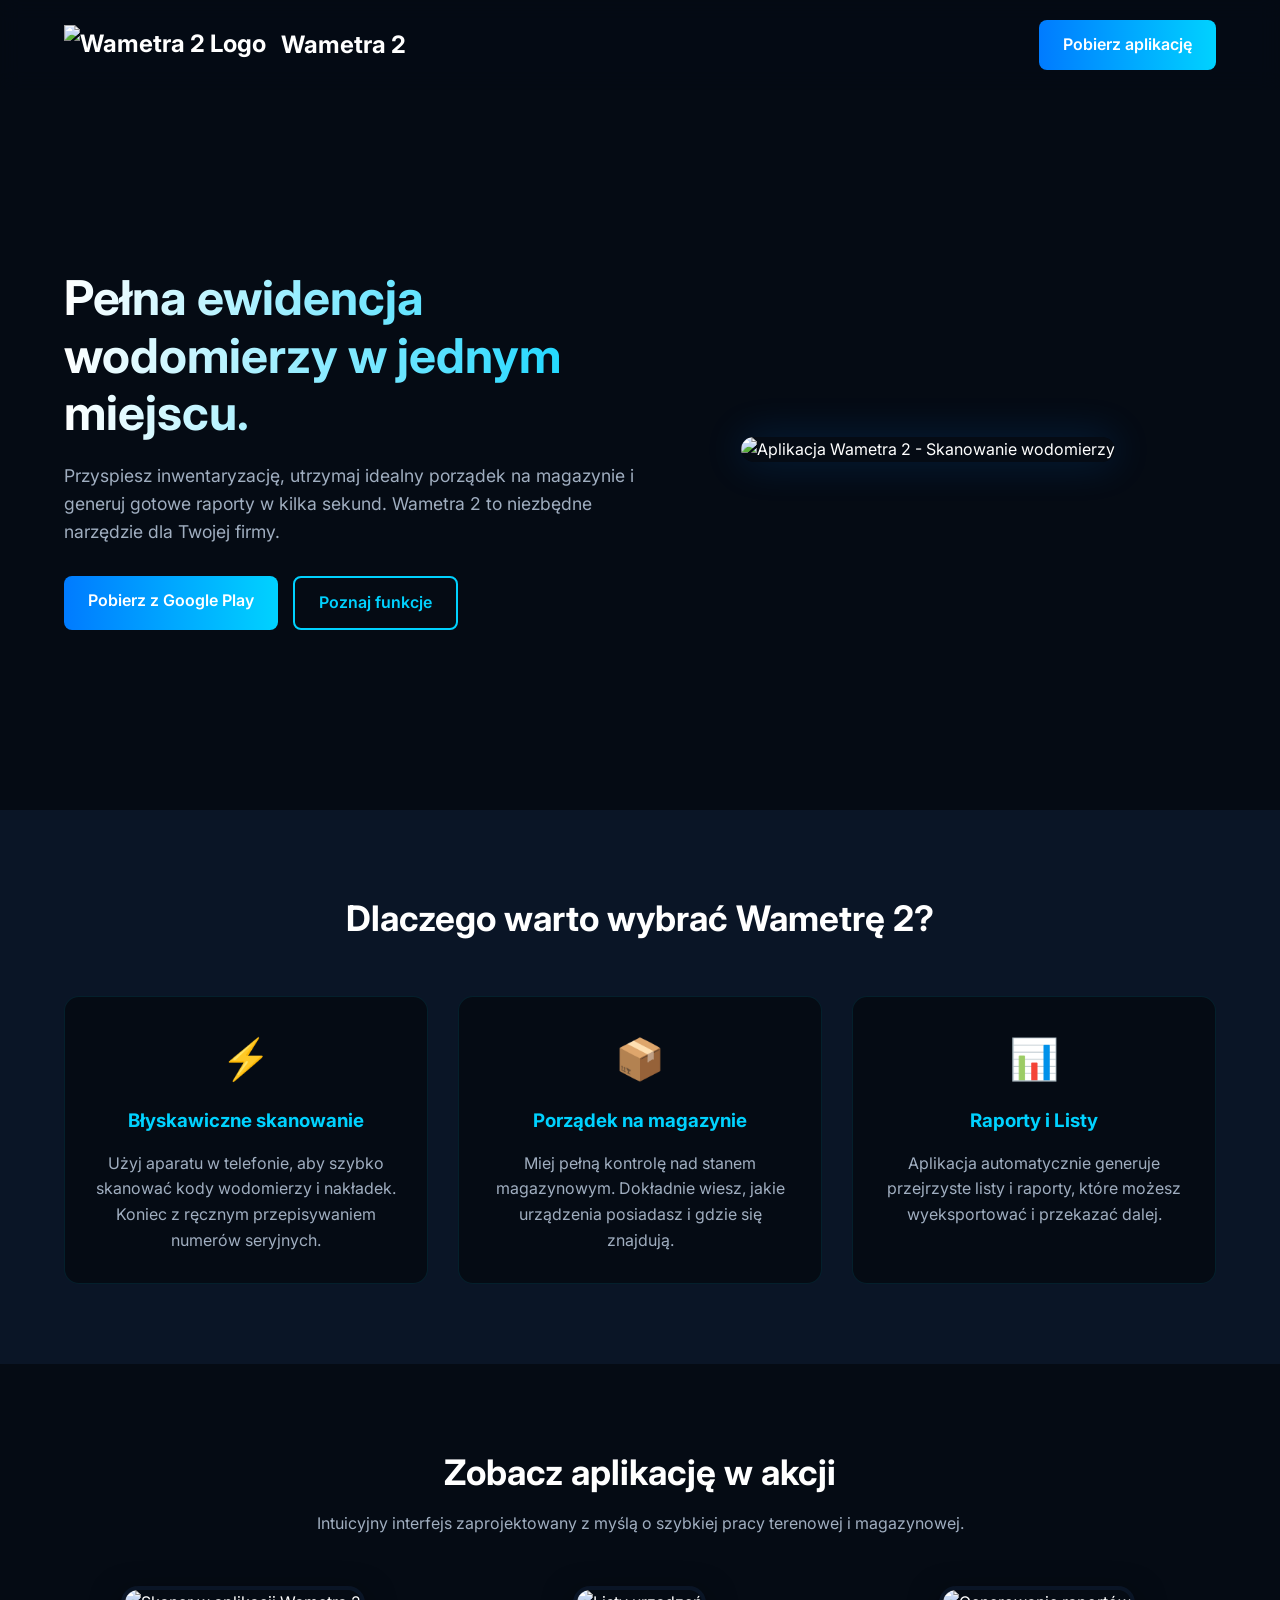
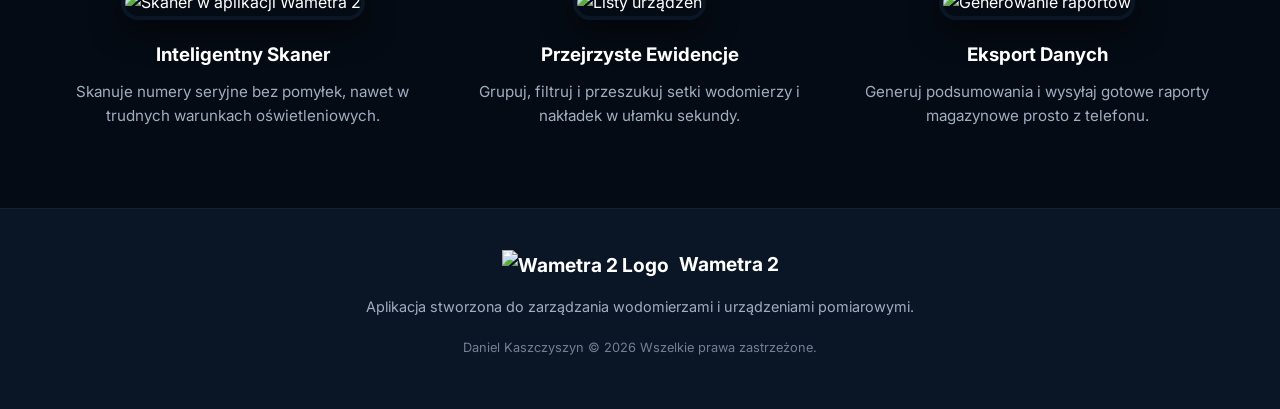
==== index.html @ bcc67dbb "Add files via upload" ====
<!DOCTYPE html>
<html lang="pl">
<head>
    <meta charset="UTF-8">
    <meta name="viewport" content="width=device-width, initial-scale=1.0">
    <title>Wametra 2 - Zarządzanie wodomierzami i nakładkami</title>
    <link rel="stylesheet" href="style.css">
    <!-- Dodanie czcionki Google Fonts -->
    <link href="https://fonts.googleapis.com/css2?family=Inter:wght@300;400;600;700&display=swap" rel="stylesheet">
</head>
<body>

    <!-- Nawigacja -->
    <nav class="navbar">
        <div class="logo">
            <!-- Tutaj wstaw swoje logo V z kroplą -->
            <img src="logo.jpg" alt="Wametra 2 Logo">
            <span>Wametra 2</span>
        </div>
        <a href="#download" class="btn-primary">Pobierz aplikację</a>
    </nav>

    <!-- Sekcja Hero -->
    <header class="hero">
        <div class="hero-content">
            <h1>Pełna ewidencja wodomierzy w jednym miejscu.</h1>
            <p>Przyspiesz inwentaryzację, utrzymaj idealny porządek na magazynie i generuj gotowe raporty w kilka sekund. Wametra 2 to niezbędne narzędzie dla Twojej firmy.</p>
            <div class="hero-buttons">
                <a href="#download" class="btn-primary">Pobierz z Google Play</a>
                <a href="#features" class="btn-secondary">Poznaj funkcje</a>
            </div>
        </div>
        <div class="hero-image">
            <!-- Tutaj wstaw plakat promocyjny z wodomierzem -->
            <img src="plakat.jpg" alt="Aplikacja Wametra 2 - Skanowanie wodomierzy">
        </div>
    </header>

    <!-- Sekcja Zalety -->
    <section id="features" class="features">
        <h2>Dlaczego warto wybrać Wametrę 2?</h2>
        <div class="features-grid">
            <div class="feature-card">
                <div class="icon">⚡</div>
                <h3>Błyskawiczne skanowanie</h3>
                <p>Użyj aparatu w telefonie, aby szybko skanować kody wodomierzy i nakładek. Koniec z ręcznym przepisywaniem numerów seryjnych.</p>
            </div>
            <div class="feature-card">
                <div class="icon">📦</div>
                <h3>Porządek na magazynie</h3>
                <p>Miej pełną kontrolę nad stanem magazynowym. Dokładnie wiesz, jakie urządzenia posiadasz i gdzie się znajdują.</p>
            </div>
            <div class="feature-card">
                <div class="icon">📊</div>
                <h3>Raporty i Listy</h3>
                <p>Aplikacja automatycznie generuje przejrzyste listy i raporty, które możesz wyeksportować i przekazać dalej.</p>
            </div>
        </div>
    </section>

    <!-- Sekcja Zrzutów Ekranu (Galeria) -->
    <section class="showcase">
        <h2>Zobacz aplikację w akcji</h2>
        <p class="section-subtitle">Intuicyjny interfejs zaprojektowany z myślą o szybkiej pracy terenowej i magazynowej.</p>
        
        <div class="showcase-grid">
            <!-- Zrzut 1: Skaner -->
            <div class="app-screen">
                <img src="screen-skaner.jpg" alt="Skaner w aplikacji Wametra 2">
                <h3>Inteligentny Skaner</h3>
                <p>Skanuje numery seryjne bez pomyłek, nawet w trudnych warunkach oświetleniowych.</p>
            </div>
            <!-- Zrzut 2: Listy -->
            <div class="app-screen">
                <img src="screen-listy.jpg" alt="Listy urządzeń">
                <h3>Przejrzyste Ewidencje</h3>
                <p>Grupuj, filtruj i przeszukuj setki wodomierzy i nakładek w ułamku sekundy.</p>
            </div>
            <!-- Zrzut 3: Ustawienia/Raporty -->
            <div class="app-screen">
                <img src="screen-ustawienia.jpg" alt="Generowanie raportów">
                <h3>Eksport Danych</h3>
                <p>Generuj podsumowania i wysyłaj gotowe raporty magazynowe prosto z telefonu.</p>
            </div>
        </div>
    </section>

    <!-- Stopka -->
    <footer>
        <div class="footer-content">
            <div class="footer-logo">
                <img src="logo.jpg" alt="Wametra 2 Logo">
                <span>Wametra 2</span>
            </div>
            <p>Aplikacja stworzona do zarządzania wodomierzami i urządzeniami pomiarowymi.</p>
            <p class="copyright">Daniel Kaszczyszyn © 2026 Wszelkie prawa zastrzeżone.</p>
        </div>
    </footer>

</body>
</html>
---- style.css ----
/* Zmienne kolorystyczne inspirowane grafiką promocyjną */
:root {
    --bg-dark: #050b14;
    --bg-card: #0a1526;
    --primary-blue: #007bff;
    --neon-blue: #00d2ff;
    --text-white: #ffffff;
    --text-gray: #a0aec0;
}

* {
    margin: 0;
    padding: 0;
    box-sizing: border-box;
    font-family: 'Inter', sans-serif;
}

body {
    background-color: var(--bg-dark);
    color: var(--text-white);
    line-height: 1.6;
}

/* Nawigacja */
.navbar {
    display: flex;
    justify-content: space-between;
    align-items: center;
    padding: 20px 5%;
    background-color: rgba(5, 11, 20, 0.9);
    position: sticky;
    top: 0;
    z-index: 100;
    backdrop-filter: blur(10px);
}

.logo {
    display: flex;
    align-items: center;
    gap: 15px;
    font-size: 1.5rem;
    font-weight: 700;
    color: var(--text-white);
}

.logo img {
    height: 40px;
    width: auto;
}

/* Przyciski */
.btn-primary {
    background: linear-gradient(90deg, var(--primary-blue), var(--neon-blue));
    color: white;
    padding: 12px 24px;
    border-radius: 8px;
    text-decoration: none;
    font-weight: 600;
    transition: transform 0.2s, box-shadow 0.2s;
    border: none;
}

.btn-primary:hover {
    transform: translateY(-2px);
    box-shadow: 0 5px 15px rgba(0, 210, 255, 0.4);
}

.btn-secondary {
    background: transparent;
    color: var(--neon-blue);
    padding: 12px 24px;
    border-radius: 8px;
    text-decoration: none;
    font-weight: 600;
    border: 2px solid var(--neon-blue);
    transition: background 0.2s;
}

.btn-secondary:hover {
    background: rgba(0, 210, 255, 0.1);
}

/* Sekcja Hero */
.hero {
    display: flex;
    align-items: center;
    justify-content: space-between;
    padding: 50px 5%;
    min-height: 80vh;
}

.hero-content {
    flex: 1;
    max-width: 600px;
}

.hero-content h1 {
    font-size: 3rem;
    line-height: 1.2;
    margin-bottom: 20px;
    background: linear-gradient(90deg, #fff, var(--neon-blue));
    -webkit-background-clip: text;
    -webkit-text-fill-color: transparent;
}

.hero-content p {
    font-size: 1.1rem;
    color: var(--text-gray);
    margin-bottom: 30px;
}

.hero-buttons {
    display: flex;
    gap: 15px;
}

.hero-image {
    flex: 1;
    display: flex;
    justify-content: center;
}

.hero-image img {
    max-width: 100%;
    height: auto;
    border-radius: 20px;
    box-shadow: 0 0 40px rgba(0, 123, 255, 0.2);
}

/* Zalety */
.features {
    padding: 80px 5%;
    background-color: var(--bg-card);
    text-align: center;
}

.features h2 {
    font-size: 2.2rem;
    margin-bottom: 50px;
}

.features-grid {
    display: grid;
    grid-template-columns: repeat(auto-fit, minmax(250px, 1fr));
    gap: 30px;
}

.feature-card {
    background: var(--bg-dark);
    padding: 30px;
    border-radius: 15px;
    border: 1px solid rgba(0, 210, 255, 0.1);
    transition: transform 0.3s;
}

.feature-card:hover {
    transform: translateY(-10px);
    border-color: var(--neon-blue);
}

.feature-card .icon {
    font-size: 2.5rem;
    margin-bottom: 15px;
}

.feature-card h3 {
    margin-bottom: 15px;
    color: var(--neon-blue);
}

.feature-card p {
    color: var(--text-gray);
}

/* Galeria Screenów */
.showcase {
    padding: 80px 5%;
    text-align: center;
}

.showcase h2 {
    font-size: 2.2rem;
    margin-bottom: 10px;
}

.section-subtitle {
    color: var(--text-gray);
    margin-bottom: 50px;
}

.showcase-grid {
    display: grid;
    grid-template-columns: repeat(auto-fit, minmax(280px, 1fr));
    gap: 40px;
}

.app-screen img {
    width: 100%;
    max-width: 300px;
    border-radius: 20px;
    box-shadow: 0 10px 30px rgba(0,0,0,0.5);
    margin-bottom: 20px;
    border: 4px solid var(--bg-card);
}

.app-screen h3 {
    margin-bottom: 10px;
}

.app-screen p {
    color: var(--text-gray);
    font-size: 0.95rem;
}

/* Stopka */
footer {
    background-color: var(--bg-card);
    padding: 40px 5%;
    text-align: center;
    border-top: 1px solid rgba(255,255,255,0.05);
}

.footer-logo {
    display: flex;
    justify-content: center;
    align-items: center;
    gap: 10px;
    font-size: 1.2rem;
    font-weight: bold;
    margin-bottom: 15px;
}

.footer-logo img {
    height: 30px;
}

footer p {
    color: var(--text-gray);
    font-size: 0.9rem;
    margin-bottom: 10px;
}

.copyright {
    margin-top: 20px;
    font-size: 0.8rem;
    opacity: 0.7;
}

/* Responsywność dla telefonów */
@media (max-width: 768px) {
    .hero {
        flex-direction: column;
        text-align: center;
        padding-top: 20px;
    }
    
    .hero-content h1 {
        font-size: 2.2rem;
    }

    .hero-buttons {
        flex-direction: column;
        justify-content: center;
    }
    
    .hero-image {
        margin-top: 40px;
    }
}
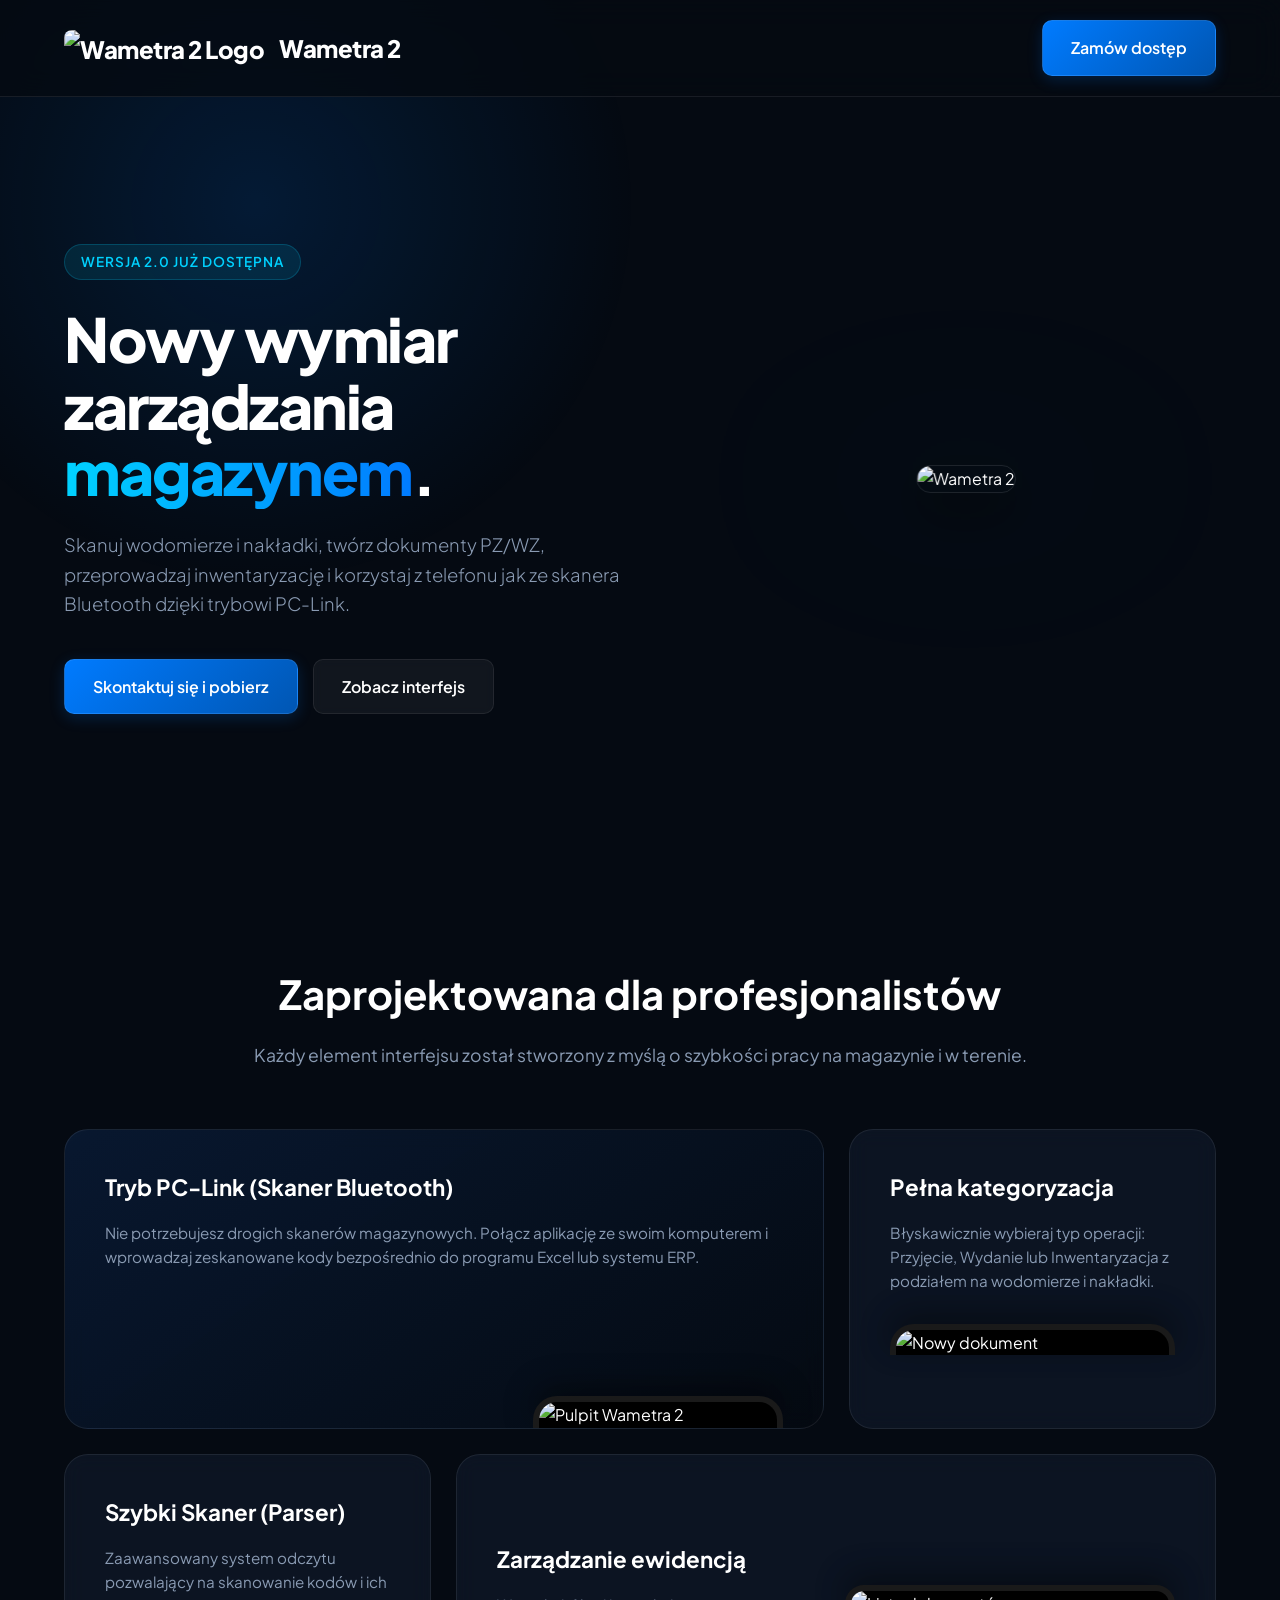
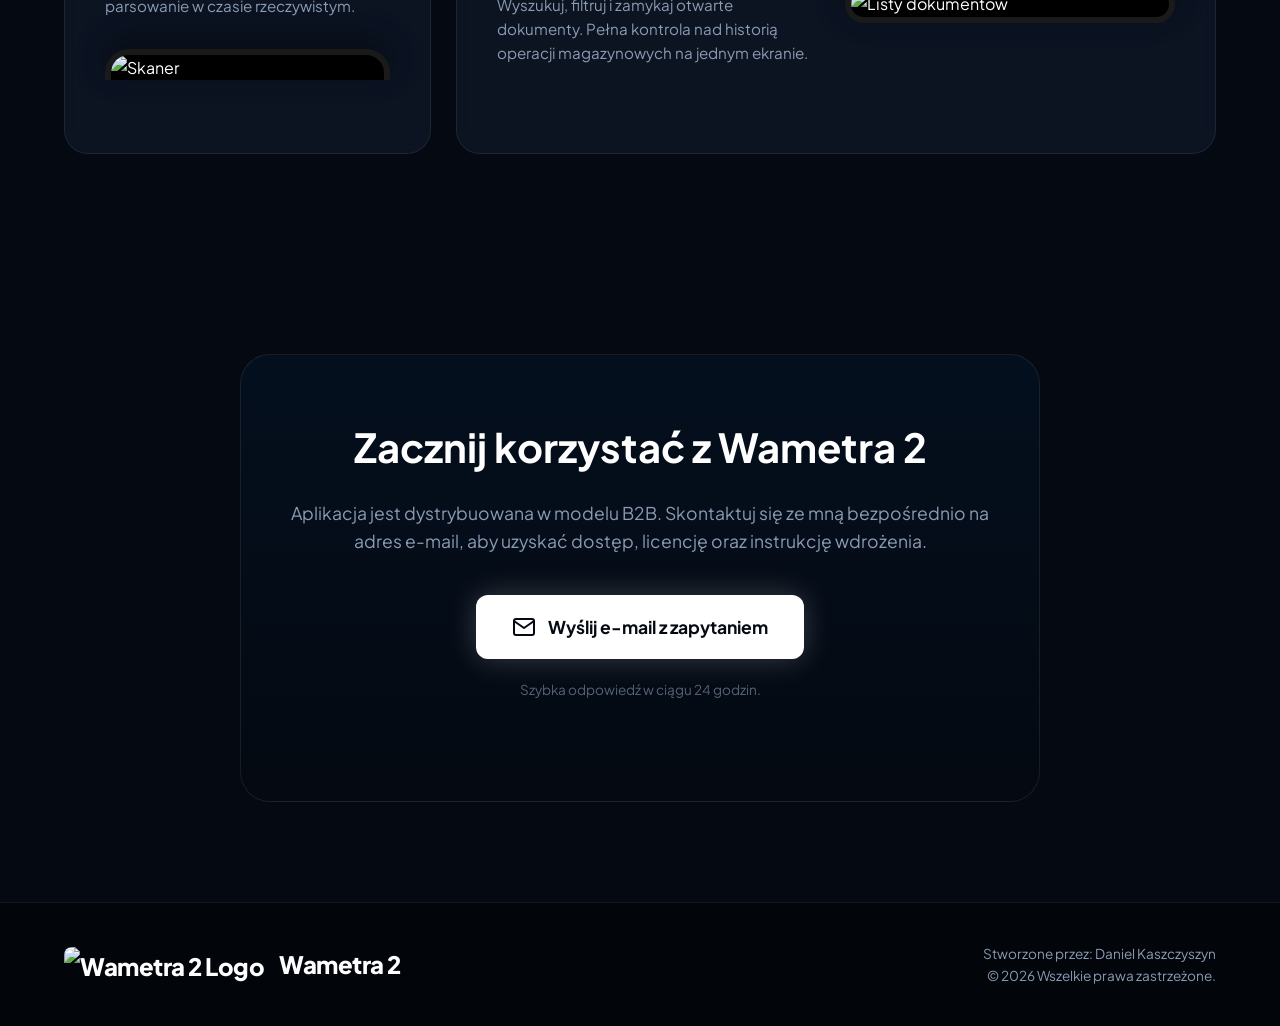
==== commit 3d0597ee: "Revise index.html for Wametra 2 update Updated the HTML structure and content for Wametra 2, includi" ====
--- a/index.html
+++ b/index.html
@@ -3,99 +3,120 @@
 <head>
     <meta charset="UTF-8">
     <meta name="viewport" content="width=device-width, initial-scale=1.0">
-    <title>Wametra 2 - Zarządzanie wodomierzami i nakładkami</title>
+    <title>Wametra 2 | Profesjonalna inwentaryzacja wodomierzy</title>
     <link rel="stylesheet" href="style.css">
-    <!-- Dodanie czcionki Google Fonts -->
-    <link href="https://fonts.googleapis.com/css2?family=Inter:wght@300;400;600;700&display=swap" rel="stylesheet">
+    <link rel="preconnect" href="https://fonts.googleapis.com">
+    <link rel="preconnect" href="https://fonts.gstatic.com" crossorigin>
+    <link href="https://fonts.googleapis.com/css2?family=Plus+Jakarta+Sans:wght@300;400;600;800&display=swap" rel="stylesheet">
 </head>
 <body>
+
+    <!-- Gradient w tle -->
+    <div class="ambient-glow"></div>
 
     <!-- Nawigacja -->
     <nav class="navbar">
         <div class="logo">
-            <!-- Tutaj wstaw swoje logo V z kroplą -->
             <img src="logo.jpg" alt="Wametra 2 Logo">
             <span>Wametra 2</span>
         </div>
-        <a href="#download" class="btn-primary">Pobierz aplikację</a>
+        <a href="#kontakt" class="btn-primary">Zamów dostęp</a>
     </nav>
 
     <!-- Sekcja Hero -->
     <header class="hero">
         <div class="hero-content">
-            <h1>Pełna ewidencja wodomierzy w jednym miejscu.</h1>
-            <p>Przyspiesz inwentaryzację, utrzymaj idealny porządek na magazynie i generuj gotowe raporty w kilka sekund. Wametra 2 to niezbędne narzędzie dla Twojej firmy.</p>
+            <div class="badge">Wersja 2.0 już dostępna</div>
+            <h1>Nowy wymiar zarządzania <span>magazynem</span>.</h1>
+            <p>Skanuj wodomierze i nakładki, twórz dokumenty PZ/WZ, przeprowadzaj inwentaryzację i korzystaj z telefonu jak ze skanera Bluetooth dzięki trybowi PC-Link.</p>
             <div class="hero-buttons">
-                <a href="#download" class="btn-primary">Pobierz z Google Play</a>
-                <a href="#features" class="btn-secondary">Poznaj funkcje</a>
+                <a href="#kontakt" class="btn-primary">Skontaktuj się i pobierz</a>
+                <a href="#funkcje" class="btn-secondary">Zobacz interfejs</a>
             </div>
         </div>
-        <div class="hero-image">
-            <!-- Tutaj wstaw plakat promocyjny z wodomierzem -->
-            <img src="plakat.jpg" alt="Aplikacja Wametra 2 - Skanowanie wodomierzy">
+        <div class="hero-image-wrapper">
+            <img src="plakat.jpg" alt="Wametra 2" class="main-poster">
         </div>
     </header>
 
-    <!-- Sekcja Zalety -->
-    <section id="features" class="features">
-        <h2>Dlaczego warto wybrać Wametrę 2?</h2>
-        <div class="features-grid">
-            <div class="feature-card">
-                <div class="icon">⚡</div>
-                <h3>Błyskawiczne skanowanie</h3>
-                <p>Użyj aparatu w telefonie, aby szybko skanować kody wodomierzy i nakładek. Koniec z ręcznym przepisywaniem numerów seryjnych.</p>
+    <!-- Sekcja Bento Grid (Unikalny układ funkcji na podstawie screenów) -->
+    <section id="funkcje" class="bento-section">
+        <div class="section-header">
+            <h2>Zaprojektowana dla profesjonalistów</h2>
+            <p>Każdy element interfejsu został stworzony z myślą o szybkości pracy na magazynie i w terenie.</p>
+        </div>
+
+        <div class="bento-grid">
+            <!-- Box 1: PC-Link -->
+            <div class="bento-card span-2 highlight-card">
+                <div class="card-content">
+                    <h3>Tryb PC-Link (Skaner Bluetooth)</h3>
+                    <p>Nie potrzebujesz drogich skanerów magazynowych. Połącz aplikację ze swoim komputerem i wprowadzaj zeskanowane kody bezpośrednio do programu Excel lub systemu ERP.</p>
+                </div>
+                <div class="card-image mockup-phone half-mockup">
+                    <img src="screen-home.jpg" alt="Pulpit Wametra 2">
+                </div>
             </div>
-            <div class="feature-card">
-                <div class="icon">📦</div>
-                <h3>Porządek na magazynie</h3>
-                <p>Miej pełną kontrolę nad stanem magazynowym. Dokładnie wiesz, jakie urządzenia posiadasz i gdzie się znajdują.</p>
+
+            <!-- Box 2: Typy dokumentów -->
+            <div class="bento-card">
+                <div class="card-content">
+                    <h3>Pełna kategoryzacja</h3>
+                    <p>Błyskawicznie wybieraj typ operacji: Przyjęcie, Wydanie lub Inwentaryzacja z podziałem na wodomierze i nakładki.</p>
+                </div>
+                <div class="card-image mockup-phone partial">
+                    <img src="screen-nowy.jpg" alt="Nowy dokument">
+                </div>
             </div>
-            <div class="feature-card">
-                <div class="icon">📊</div>
-                <h3>Raporty i Listy</h3>
-                <p>Aplikacja automatycznie generuje przejrzyste listy i raporty, które możesz wyeksportować i przekazać dalej.</p>
+
+            <!-- Box 3: Skaner -->
+            <div class="bento-card">
+                <div class="card-content">
+                    <h3>Szybki Skaner (Parser)</h3>
+                    <p>Zaawansowany system odczytu pozwalający na skanowanie kodów i ich parsowanie w czasie rzeczywistym.</p>
+                </div>
+                <div class="card-image mockup-phone partial">
+                    <img src="screen-skaner.jpg" alt="Skaner">
+                </div>
+            </div>
+
+            <!-- Box 4: Zarządzanie -->
+            <div class="bento-card span-2 display-flex">
+                <div class="card-content flex-1">
+                    <h3>Zarządzanie ewidencją</h3>
+                    <p>Wyszukuj, filtruj i zamykaj otwarte dokumenty. Pełna kontrola nad historią operacji magazynowych na jednym ekranie.</p>
+                </div>
+                <div class="card-image mockup-phone full-mockup flex-1">
+                    <img src="screen-listy.jpg" alt="Listy dokumentów">
+                </div>
             </div>
         </div>
     </section>
 
-    <!-- Sekcja Zrzutów Ekranu (Galeria) -->
-    <section class="showcase">
-        <h2>Zobacz aplikację w akcji</h2>
-        <p class="section-subtitle">Intuicyjny interfejs zaprojektowany z myślą o szybkiej pracy terenowej i magazynowej.</p>
-        
-        <div class="showcase-grid">
-            <!-- Zrzut 1: Skaner -->
-            <div class="app-screen">
-                <img src="screen-skaner.jpg" alt="Skaner w aplikacji Wametra 2">
-                <h3>Inteligentny Skaner</h3>
-                <p>Skanuje numery seryjne bez pomyłek, nawet w trudnych warunkach oświetleniowych.</p>
-            </div>
-            <!-- Zrzut 2: Listy -->
-            <div class="app-screen">
-                <img src="screen-listy.jpg" alt="Listy urządzeń">
-                <h3>Przejrzyste Ewidencje</h3>
-                <p>Grupuj, filtruj i przeszukuj setki wodomierzy i nakładek w ułamku sekundy.</p>
-            </div>
-            <!-- Zrzut 3: Ustawienia/Raporty -->
-            <div class="app-screen">
-                <img src="screen-ustawienia.jpg" alt="Generowanie raportów">
-                <h3>Eksport Danych</h3>
-                <p>Generuj podsumowania i wysyłaj gotowe raporty magazynowe prosto z telefonu.</p>
-            </div>
+    <!-- Sekcja CTA (Kontakt) -->
+    <section id="kontakt" class="cta-section">
+        <div class="cta-box glass-panel">
+            <h2>Zacznij korzystać z Wametra 2</h2>
+            <p>Aplikacja jest dystrybuowana w modelu B2B. Skontaktuj się ze mną bezpośrednio na adres e-mail, aby uzyskać dostęp, licencję oraz instrukcję wdrożenia.</p>
+            <!-- Wstaw swój prawdziwy adres email poniżej -->
+            <a href="mailto:twojadres@email.pl?subject=ZAPYTANIE:%20Dostęp%20do%20Wametra%202" class="btn-glow">
+                <svg width="24" height="24" viewBox="0 0 24 24" fill="none" stroke="currentColor" stroke-width="2" stroke-linecap="round" stroke-linejoin="round"><path d="M4 4h16c1.1 0 2 .9 2 2v12c0 1.1-.9 2-2 2H4c-1.1 0-2-.9-2-2V6c0-1.1.9-2 2-2z"></path><polyline points="22,6 12,13 2,6"></polyline></svg>
+                Wyślij e-mail z zapytaniem
+            </a>
+            <p class="small-text">Szybka odpowiedź w ciągu 24 godzin.</p>
         </div>
     </section>
 
     <!-- Stopka -->
     <footer>
         <div class="footer-content">
-            <div class="footer-logo">
+            <div class="logo">
                 <img src="logo.jpg" alt="Wametra 2 Logo">
                 <span>Wametra 2</span>
             </div>
-            <p>Aplikacja stworzona do zarządzania wodomierzami i urządzeniami pomiarowymi.</p>
-            <p class="copyright">Daniel Kaszczyszyn © 2026 Wszelkie prawa zastrzeżone.</p>
+            <p class="copyright">Stworzone przez: Daniel Kaszczyszyn<br>© 2026 Wszelkie prawa zastrzeżone.</p>
         </div>
     </footer>
 
 </body>
-</html>+</html>
--- a/style.css
+++ b/style.css
@@ -1,24 +1,39 @@
-/* Zmienne kolorystyczne inspirowane grafiką promocyjną */
 :root {
-    --bg-dark: #050b14;
-    --bg-card: #0a1526;
+    --bg-dark: #050a12;
+    --bg-panel: rgba(18, 28, 45, 0.6);
     --primary-blue: #007bff;
     --neon-blue: #00d2ff;
+    --accent-teal: #0A5C66;
+    --accent-orange: #8C4A00;
     --text-white: #ffffff;
-    --text-gray: #a0aec0;
+    --text-gray: #8A9BB3;
+    --border-glass: rgba(255, 255, 255, 0.08);
 }
 
 * {
     margin: 0;
     padding: 0;
     box-sizing: border-box;
-    font-family: 'Inter', sans-serif;
+    font-family: 'Plus Jakarta Sans', sans-serif;
 }
 
 body {
     background-color: var(--bg-dark);
     color: var(--text-white);
     line-height: 1.6;
+    overflow-x: hidden;
+}
+
+/* Ambient Background Glow */
+.ambient-glow {
+    position: fixed;
+    top: -20%;
+    left: -10%;
+    width: 60vw;
+    height: 60vw;
+    background: radial-gradient(circle, rgba(0, 123, 255, 0.15) 0%, rgba(0, 0, 0, 0) 70%);
+    z-index: -1;
+    pointer-events: none;
 }
 
 /* Nawigacja */
@@ -27,11 +42,12 @@
     justify-content: space-between;
     align-items: center;
     padding: 20px 5%;
-    background-color: rgba(5, 11, 20, 0.9);
+    background-color: rgba(5, 10, 18, 0.8);
     position: sticky;
     top: 0;
     z-index: 100;
-    backdrop-filter: blur(10px);
+    backdrop-filter: blur(15px);
+    border-bottom: 1px solid var(--border-glass);
 }
 
 .logo {
@@ -39,74 +55,99 @@
     align-items: center;
     gap: 15px;
     font-size: 1.5rem;
-    font-weight: 700;
-    color: var(--text-white);
+    font-weight: 800;
+    letter-spacing: -0.5px;
 }
 
 .logo img {
-    height: 40px;
-    width: auto;
+    height: 35px;
+    border-radius: 8px;
 }
 
 /* Przyciski */
 .btn-primary {
-    background: linear-gradient(90deg, var(--primary-blue), var(--neon-blue));
+    background: linear-gradient(135deg, var(--primary-blue), #0056b3);
     color: white;
-    padding: 12px 24px;
-    border-radius: 8px;
+    padding: 14px 28px;
+    border-radius: 10px;
     text-decoration: none;
     font-weight: 600;
-    transition: transform 0.2s, box-shadow 0.2s;
-    border: none;
+    transition: all 0.3s ease;
+    border: 1px solid rgba(255,255,255,0.1);
+    box-shadow: 0 4px 15px rgba(0, 123, 255, 0.2);
 }
 
 .btn-primary:hover {
     transform: translateY(-2px);
-    box-shadow: 0 5px 15px rgba(0, 210, 255, 0.4);
+    box-shadow: 0 8px 25px rgba(0, 123, 255, 0.4);
+    background: linear-gradient(135deg, #0088ff, #0056b3);
 }
 
 .btn-secondary {
-    background: transparent;
-    color: var(--neon-blue);
-    padding: 12px 24px;
-    border-radius: 8px;
+    background: rgba(255, 255, 255, 0.05);
+    color: var(--text-white);
+    padding: 14px 28px;
+    border-radius: 10px;
     text-decoration: none;
     font-weight: 600;
-    border: 2px solid var(--neon-blue);
-    transition: background 0.2s;
+    border: 1px solid var(--border-glass);
+    transition: all 0.3s ease;
+    backdrop-filter: blur(5px);
 }
 
 .btn-secondary:hover {
+    background: rgba(255, 255, 255, 0.1);
+    border-color: rgba(255, 255, 255, 0.2);
+}
+
+/* Hero Section */
+.hero {
+    display: flex;
+    align-items: center;
+    justify-content: space-between;
+    padding: 80px 5%;
+    min-height: 85vh;
+    gap: 50px;
+}
+
+.hero-content {
+    flex: 1.2;
+    max-width: 650px;
+}
+
+.badge {
+    display: inline-block;
+    padding: 6px 16px;
     background: rgba(0, 210, 255, 0.1);
-}
-
-/* Sekcja Hero */
-.hero {
-    display: flex;
-    align-items: center;
-    justify-content: space-between;
-    padding: 50px 5%;
-    min-height: 80vh;
-}
-
-.hero-content {
-    flex: 1;
-    max-width: 600px;
+    color: var(--neon-blue);
+    border-radius: 20px;
+    font-size: 0.85rem;
+    font-weight: 600;
+    letter-spacing: 1px;
+    text-transform: uppercase;
+    margin-bottom: 25px;
+    border: 1px solid rgba(0, 210, 255, 0.2);
 }
 
 .hero-content h1 {
-    font-size: 3rem;
-    line-height: 1.2;
-    margin-bottom: 20px;
-    background: linear-gradient(90deg, #fff, var(--neon-blue));
+    font-size: 3.8rem;
+    font-weight: 800;
+    line-height: 1.1;
+    margin-bottom: 25px;
+    letter-spacing: -1.5px;
+}
+
+.hero-content h1 span {
+    background: linear-gradient(90deg, var(--neon-blue), var(--primary-blue));
     -webkit-background-clip: text;
     -webkit-text-fill-color: transparent;
 }
 
 .hero-content p {
-    font-size: 1.1rem;
+    font-size: 1.15rem;
     color: var(--text-gray);
-    margin-bottom: 30px;
+    margin-bottom: 40px;
+    font-weight: 300;
 }
 
 .hero-buttons {
@@ -114,156 +155,259 @@
     gap: 15px;
 }
 
-.hero-image {
+.hero-image-wrapper {
     flex: 1;
+    position: relative;
     display: flex;
     justify-content: center;
-}
-
-.hero-image img {
+    align-items: center;
+}
+
+/* Efekt poświaty pod plakatem */
+.hero-image-wrapper::before {
+    content: '';
+    position: absolute;
+    width: 80%;
+    height: 80%;
+    background: var(--neon-blue);
+    filter: blur(120px);
+    opacity: 0.15;
+    z-index: 0;
+}
+
+.main-poster {
     max-width: 100%;
-    height: auto;
-    border-radius: 20px;
-    box-shadow: 0 0 40px rgba(0, 123, 255, 0.2);
-}
-
-/* Zalety */
-.features {
-    padding: 80px 5%;
-    background-color: var(--bg-card);
+    border-radius: 24px;
+    z-index: 1;
+    position: relative;
+    border: 1px solid rgba(255,255,255,0.1);
+    box-shadow: 0 20px 50px rgba(0, 0, 0, 0.5);
+    transform: perspective(1000px) rotateY(-5deg);
+    transition: transform 0.5s ease;
+}
+
+.main-poster:hover {
+    transform: perspective(1000px) rotateY(0deg);
+}
+
+/* Bento Grid (Nowoczesny układ funkcji) */
+.bento-section {
+    padding: 100px 5%;
+}
+
+.section-header {
     text-align: center;
-}
-
-.features h2 {
-    font-size: 2.2rem;
-    margin-bottom: 50px;
-}
-
-.features-grid {
-    display: grid;
-    grid-template-columns: repeat(auto-fit, minmax(250px, 1fr));
-    gap: 30px;
-}
-
-.feature-card {
-    background: var(--bg-dark);
-    padding: 30px;
-    border-radius: 15px;
-    border: 1px solid rgba(0, 210, 255, 0.1);
-    transition: transform 0.3s;
-}
-
-.feature-card:hover {
-    transform: translateY(-10px);
-    border-color: var(--neon-blue);
-}
-
-.feature-card .icon {
+    margin-bottom: 60px;
+}
+
+.section-header h2 {
     font-size: 2.5rem;
     margin-bottom: 15px;
 }
 
-.feature-card h3 {
+.section-header p {
+    color: var(--text-gray);
+    font-size: 1.1rem;
+}
+
+.bento-grid {
+    display: grid;
+    grid-template-columns: repeat(3, 1fr);
+    grid-auto-rows: minmax(300px, auto);
+    gap: 25px;
+    max-width: 1200px;
+    margin: 0 auto;
+}
+
+.span-2 {
+    grid-column: span 2;
+}
+
+.bento-card {
+    background: var(--bg-panel);
+    border: 1px solid var(--border-glass);
+    border-radius: 24px;
+    padding: 40px;
+    overflow: hidden;
+    position: relative;
+    backdrop-filter: blur(10px);
+    transition: border-color 0.3s ease;
+}
+
+.bento-card:hover {
+    border-color: rgba(255, 255, 255, 0.2);
+}
+
+.highlight-card {
+    background: linear-gradient(145deg, rgba(10, 28, 55, 0.8), rgba(5, 10, 18, 0.9));
+}
+
+.card-content h3 {
+    font-size: 1.4rem;
     margin-bottom: 15px;
-    color: var(--neon-blue);
-}
-
-.feature-card p {
-    color: var(--text-gray);
-}
-
-/* Galeria Screenów */
-.showcase {
-    padding: 80px 5%;
-    text-align: center;
-}
-
-.showcase h2 {
-    font-size: 2.2rem;
-    margin-bottom: 10px;
-}
-
-.section-subtitle {
-    color: var(--text-gray);
-    margin-bottom: 50px;
-}
-
-.showcase-grid {
-    display: grid;
-    grid-template-columns: repeat(auto-fit, minmax(280px, 1fr));
-    gap: 40px;
-}
-
-.app-screen img {
-    width: 100%;
-    max-width: 300px;
-    border-radius: 20px;
-    box-shadow: 0 10px 30px rgba(0,0,0,0.5);
-    margin-bottom: 20px;
-    border: 4px solid var(--bg-card);
-}
-
-.app-screen h3 {
-    margin-bottom: 10px;
-}
-
-.app-screen p {
+    color: white;
+}
+
+.card-content p {
     color: var(--text-gray);
     font-size: 0.95rem;
 }
 
+.display-flex {
+    display: flex;
+    align-items: center;
+    gap: 30px;
+}
+
+.flex-1 {
+    flex: 1;
+}
+
+/* Pseudo-ramki telefonów dla płaskich zrzutów */
+.mockup-phone {
+    margin-top: 30px;
+    background: #000;
+    border-radius: 24px 24px 0 0;
+    border: 6px solid #1a1a1a;
+    border-bottom: none;
+    overflow: hidden;
+    box-shadow: 0 -10px 30px rgba(0,0,0,0.4);
+}
+
+.mockup-phone img {
+    width: 100%;
+    display: block;
+}
+
+.half-mockup {
+    position: absolute;
+    bottom: 0;
+    right: 40px;
+    width: 250px;
+    margin-top: 0;
+}
+
+.full-mockup {
+    border-radius: 24px;
+    border-bottom: 6px solid #1a1a1a;
+    margin-top: 0;
+    max-height: 400px;
+    overflow-y: hidden; /* Cieniowanie reszty długiego screena */
+}
+
+/* Call to Action (Zamiast Google Play - Email) */
+.cta-section {
+    padding: 100px 5%;
+    display: flex;
+    justify-content: center;
+}
+
+.cta-box {
+    text-align: center;
+    max-width: 800px;
+    width: 100%;
+    padding: 60px 40px;
+    border-radius: 30px;
+    background: linear-gradient(180deg, rgba(0, 123, 255, 0.05), rgba(0, 0, 0, 0));
+    border: 1px solid var(--border-glass);
+}
+
+.cta-box h2 {
+    font-size: 2.5rem;
+    margin-bottom: 20px;
+}
+
+.cta-box p {
+    color: var(--text-gray);
+    margin-bottom: 40px;
+    font-size: 1.1rem;
+}
+
+.btn-glow {
+    display: inline-flex;
+    align-items: center;
+    justify-content: center;
+    gap: 12px;
+    background: var(--text-white);
+    color: var(--bg-dark);
+    padding: 18px 36px;
+    border-radius: 12px;
+    font-size: 1.1rem;
+    font-weight: 700;
+    text-decoration: none;
+    transition: all 0.3s ease;
+    box-shadow: 0 0 30px rgba(255, 255, 255, 0.2);
+}
+
+.btn-glow:hover {
+    transform: scale(1.05);
+    box-shadow: 0 0 40px rgba(255, 255, 255, 0.4);
+}
+
+.small-text {
+    display: block;
+    margin-top: 20px !important;
+    font-size: 0.85rem !important;
+    opacity: 0.6;
+}
+
 /* Stopka */
 footer {
-    background-color: var(--bg-card);
+    border-top: 1px solid var(--border-glass);
     padding: 40px 5%;
-    text-align: center;
-    border-top: 1px solid rgba(255,255,255,0.05);
-}
-
-.footer-logo {
-    display: flex;
-    justify-content: center;
-    align-items: center;
-    gap: 10px;
-    font-size: 1.2rem;
-    font-weight: bold;
-    margin-bottom: 15px;
-}
-
-.footer-logo img {
-    height: 30px;
-}
-
-footer p {
+    background: #02050A;
+}
+
+.footer-content {
+    display: flex;
+    justify-content: space-between;
+    align-items: center;
+}
+
+.footer-content .copyright {
     color: var(--text-gray);
-    font-size: 0.9rem;
-    margin-bottom: 10px;
-}
-
-.copyright {
-    margin-top: 20px;
-    font-size: 0.8rem;
-    opacity: 0.7;
-}
-
-/* Responsywność dla telefonów */
+    font-size: 0.85rem;
+    text-align: right;
+}
+
+/* Responsywność */
+@media (max-width: 1024px) {
+    .bento-grid {
+        grid-template-columns: 1fr;
+    }
+    .span-2 {
+        grid-column: span 1;
+    }
+    .half-mockup {
+        position: relative;
+        right: 0;
+        width: 80%;
+        margin: 30px auto 0;
+    }
+    .display-flex {
+        flex-direction: column;
+    }
+}
+
 @media (max-width: 768px) {
     .hero {
         flex-direction: column;
         text-align: center;
-        padding-top: 20px;
-    }
-    
+        padding-top: 40px;
+    }
     .hero-content h1 {
-        font-size: 2.2rem;
-    }
-
+        font-size: 2.8rem;
+    }
     .hero-buttons {
         flex-direction: column;
-        justify-content: center;
-    }
-    
-    .hero-image {
-        margin-top: 40px;
-    }
-}+        align-items: stretch;
+    }
+    .footer-content {
+        flex-direction: column;
+        gap: 20px;
+        text-align: center;
+    }
+    .footer-content .copyright {
+        text-align: center;
+    }
+}
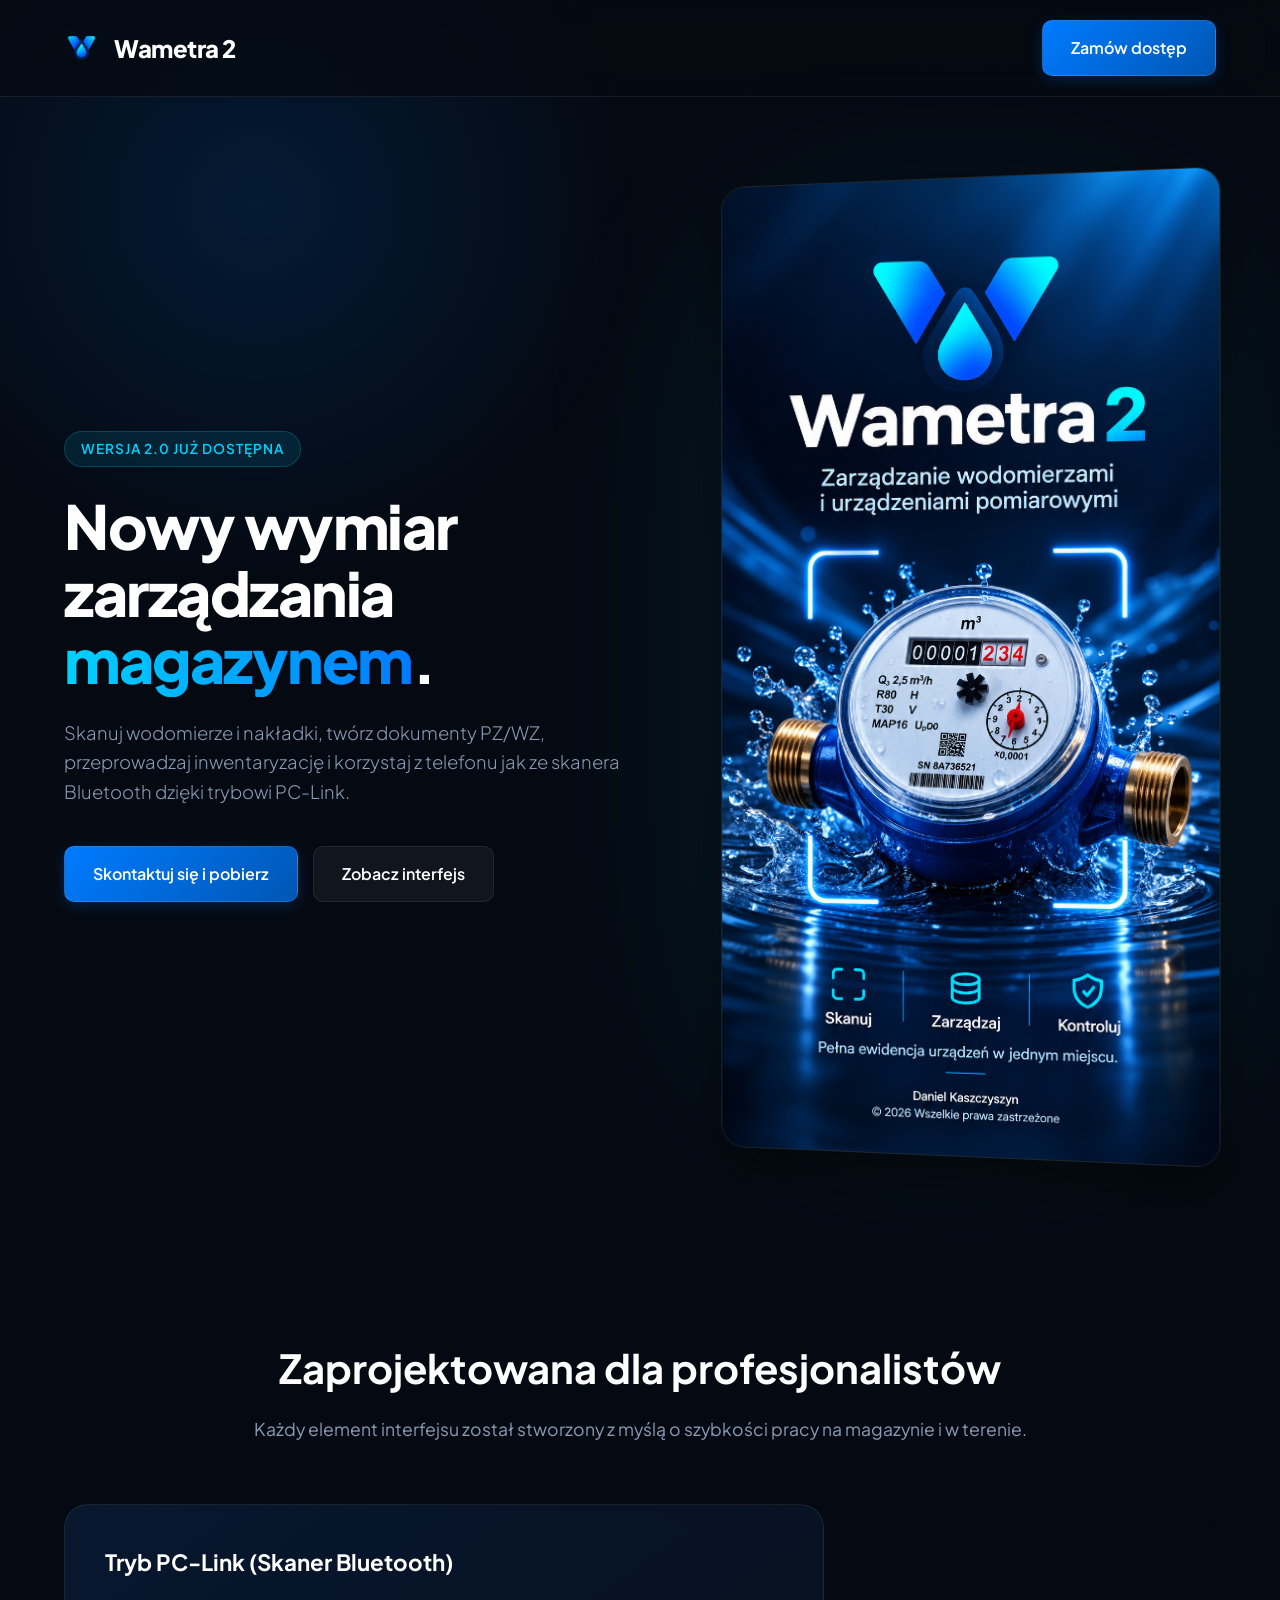
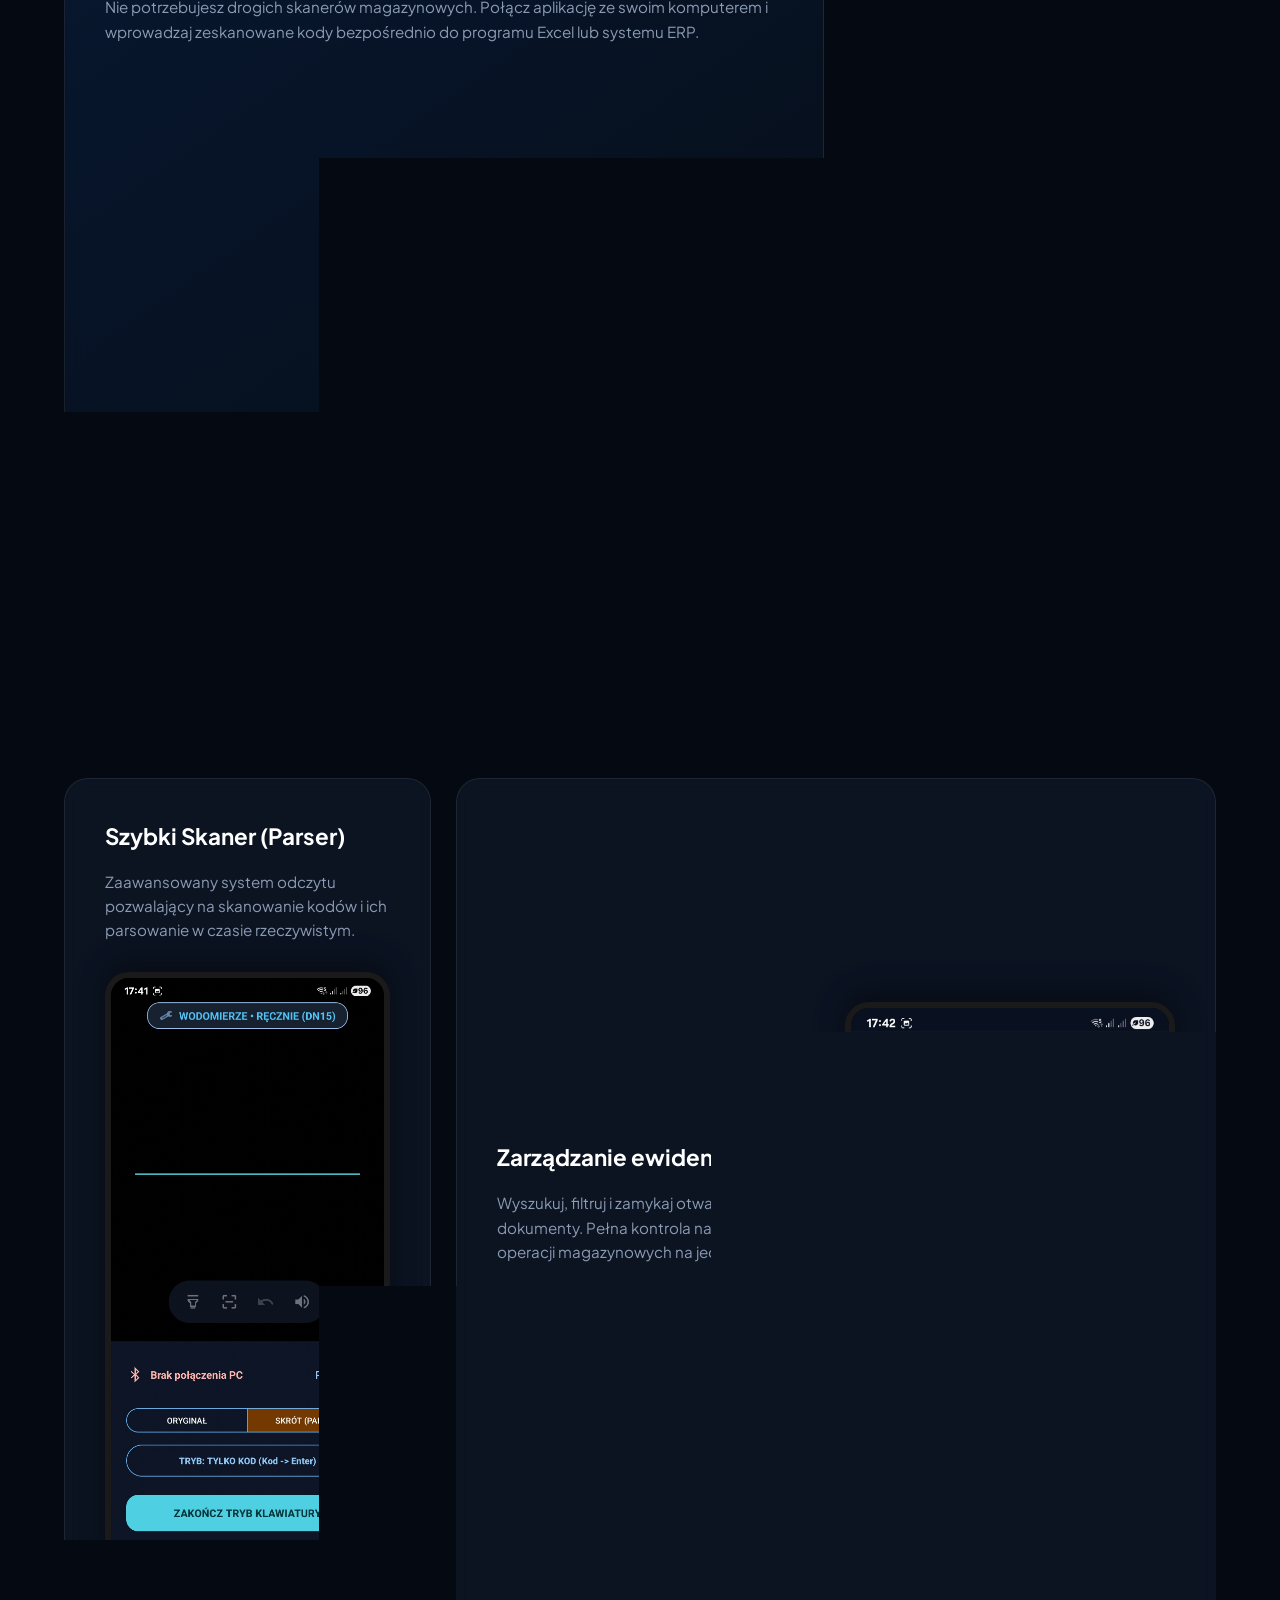
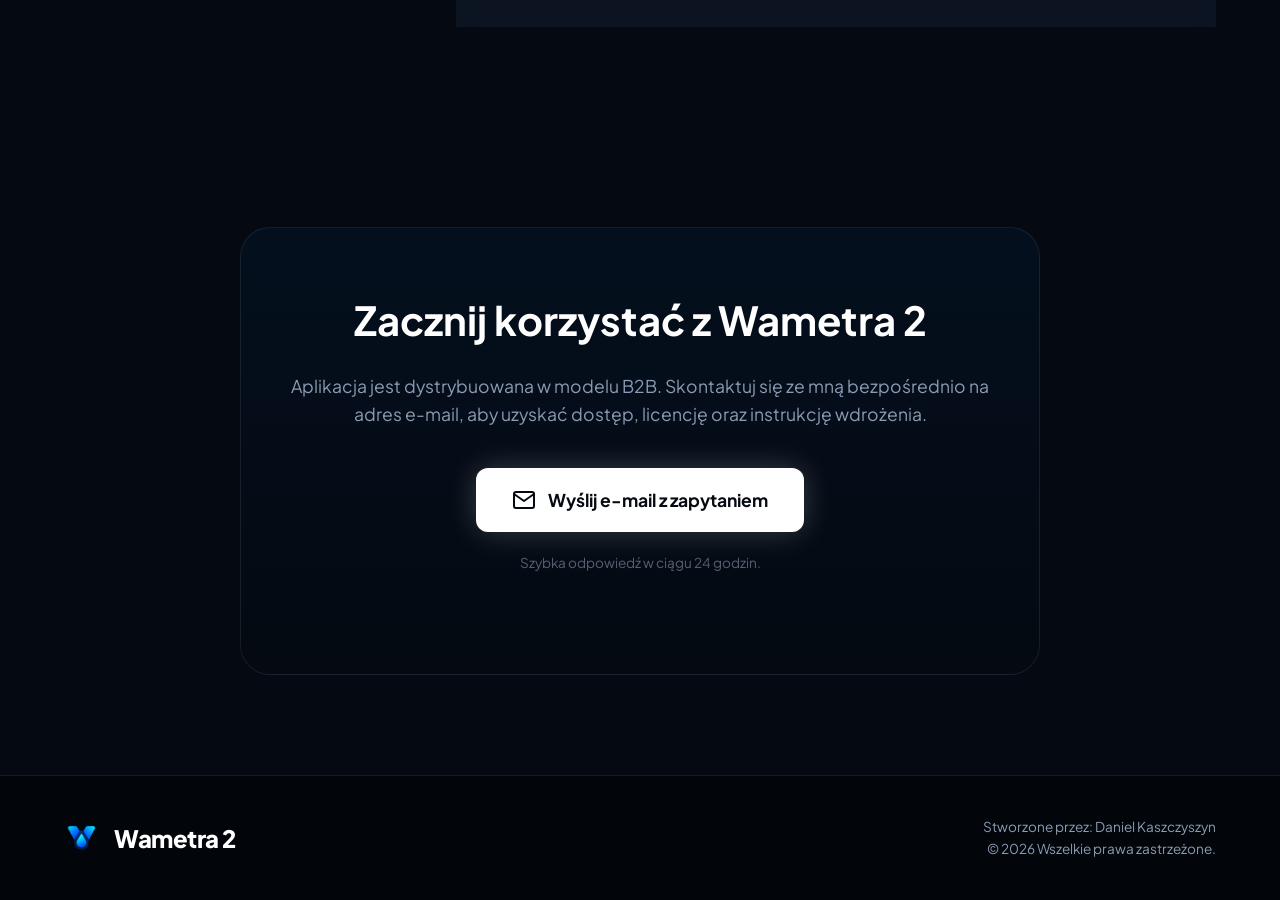
==== commit 7214c5d2: "Zmiany" ====
--- a/index.html
+++ b/index.html
@@ -17,7 +17,7 @@
     <!-- Nawigacja -->
     <nav class="navbar">
         <div class="logo">
-            <img src="logo.jpg" alt="Wametra 2 Logo">
+            <img src="img/logo.png" alt="Wametra 2 Logo">
             <span>Wametra 2</span>
         </div>
         <a href="#kontakt" class="btn-primary">Zamów dostęp</a>
@@ -35,7 +35,7 @@
             </div>
         </div>
         <div class="hero-image-wrapper">
-            <img src="plakat.jpg" alt="Wametra 2" class="main-poster">
+            <img src="img/splash_bg2.png" alt="Wametra 2" class="main-poster">
         </div>
     </header>
 
@@ -54,7 +54,7 @@
                     <p>Nie potrzebujesz drogich skanerów magazynowych. Połącz aplikację ze swoim komputerem i wprowadzaj zeskanowane kody bezpośrednio do programu Excel lub systemu ERP.</p>
                 </div>
                 <div class="card-image mockup-phone half-mockup">
-                    <img src="screen-home.jpg" alt="Pulpit Wametra 2">
+                    <img src="img/1_Wametra.jpg" alt="Pulpit Wametra 2">
                 </div>
             </div>
 
@@ -65,7 +65,7 @@
                     <p>Błyskawicznie wybieraj typ operacji: Przyjęcie, Wydanie lub Inwentaryzacja z podziałem na wodomierze i nakładki.</p>
                 </div>
                 <div class="card-image mockup-phone partial">
-                    <img src="screen-nowy.jpg" alt="Nowy dokument">
+                    <img src="img/5_Wametra.jpg" alt="Nowy dokument">
                 </div>
             </div>
 
@@ -76,7 +76,7 @@
                     <p>Zaawansowany system odczytu pozwalający na skanowanie kodów i ich parsowanie w czasie rzeczywistym.</p>
                 </div>
                 <div class="card-image mockup-phone partial">
-                    <img src="screen-skaner.jpg" alt="Skaner">
+                    <img src="img/2_Wametra.jpg" alt="Skaner">
                 </div>
             </div>
 
@@ -87,7 +87,7 @@
                     <p>Wyszukuj, filtruj i zamykaj otwarte dokumenty. Pełna kontrola nad historią operacji magazynowych na jednym ekranie.</p>
                 </div>
                 <div class="card-image mockup-phone full-mockup flex-1">
-                    <img src="screen-listy.jpg" alt="Listy dokumentów">
+                    <img src="img/3_Wametra.jpg" alt="Listy dokumentów">
                 </div>
             </div>
         </div>
@@ -111,7 +111,7 @@
     <footer>
         <div class="footer-content">
             <div class="logo">
-                <img src="logo.jpg" alt="Wametra 2 Logo">
+                <img src="img/logo.png" alt="Wametra 2 Logo">
                 <span>Wametra 2</span>
             </div>
             <p class="copyright">Stworzone przez: Daniel Kaszczyszyn<br>© 2026 Wszelkie prawa zastrzeżone.</p>
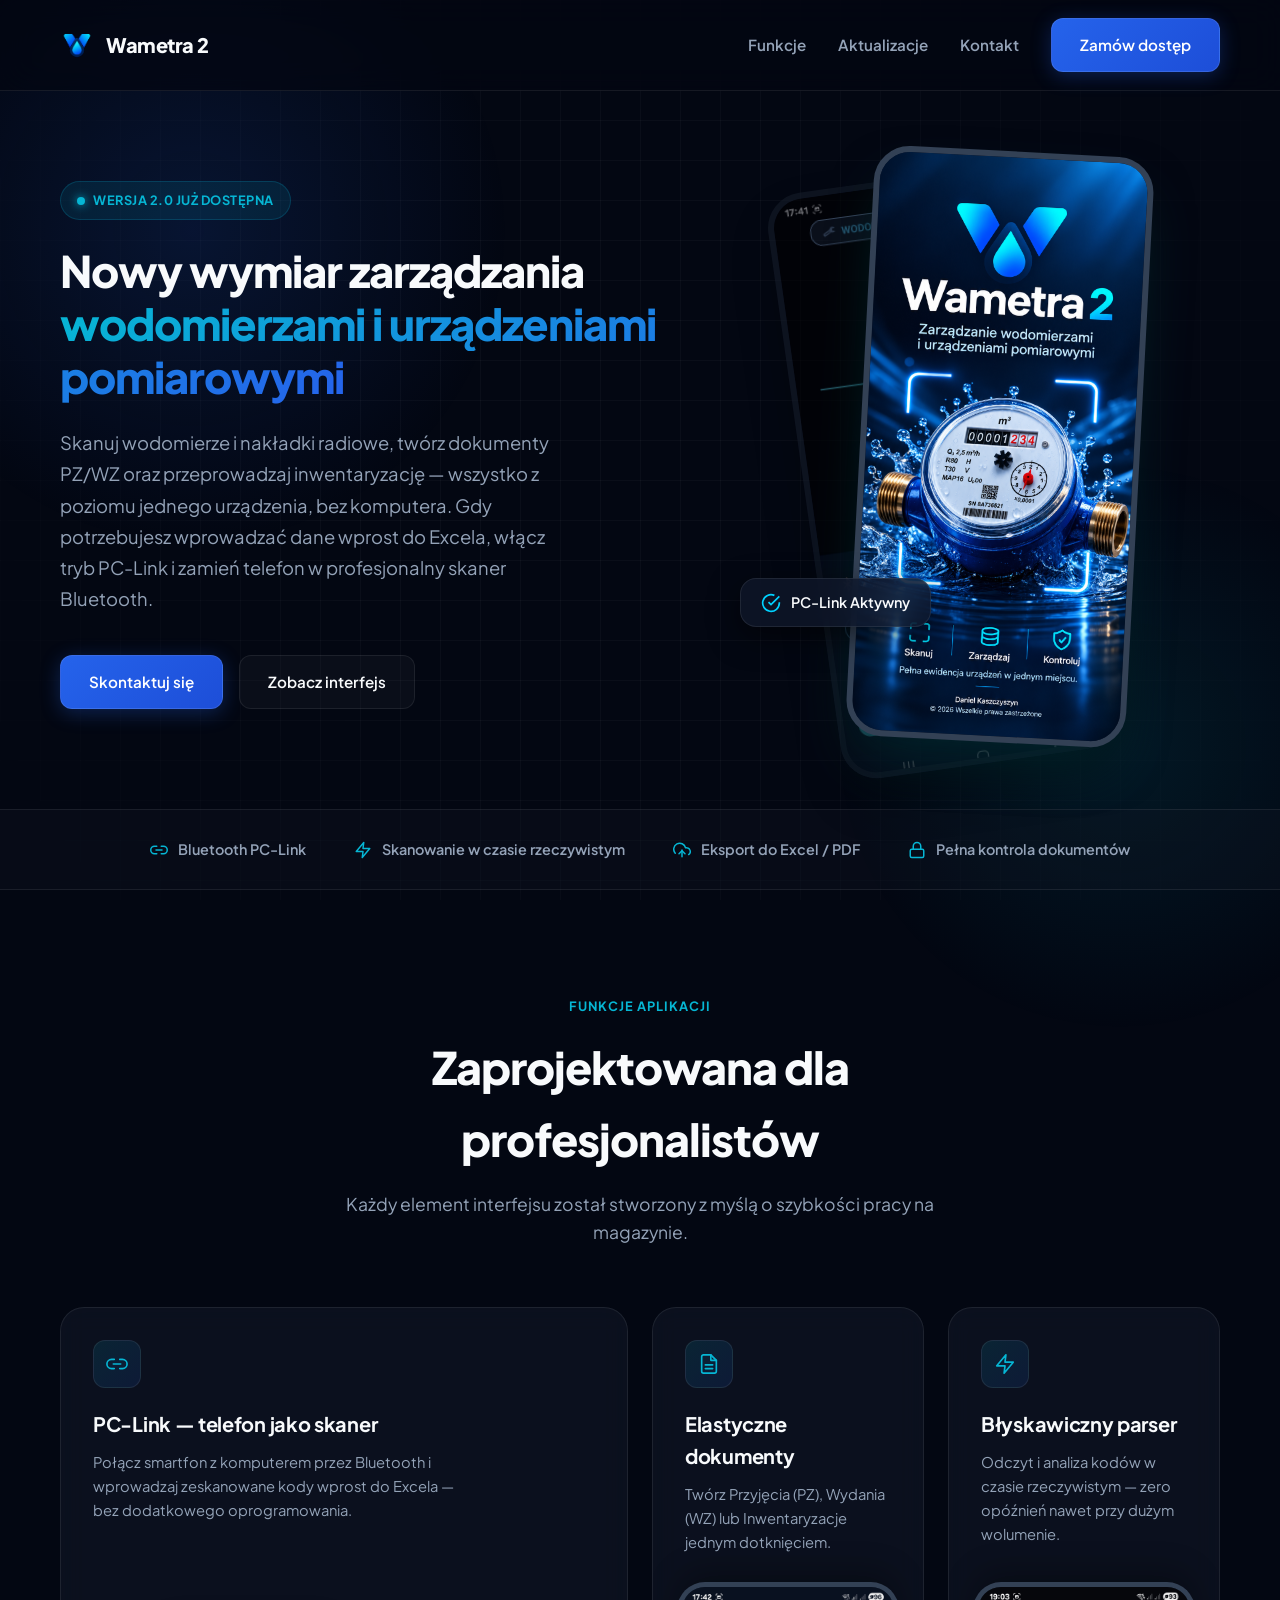
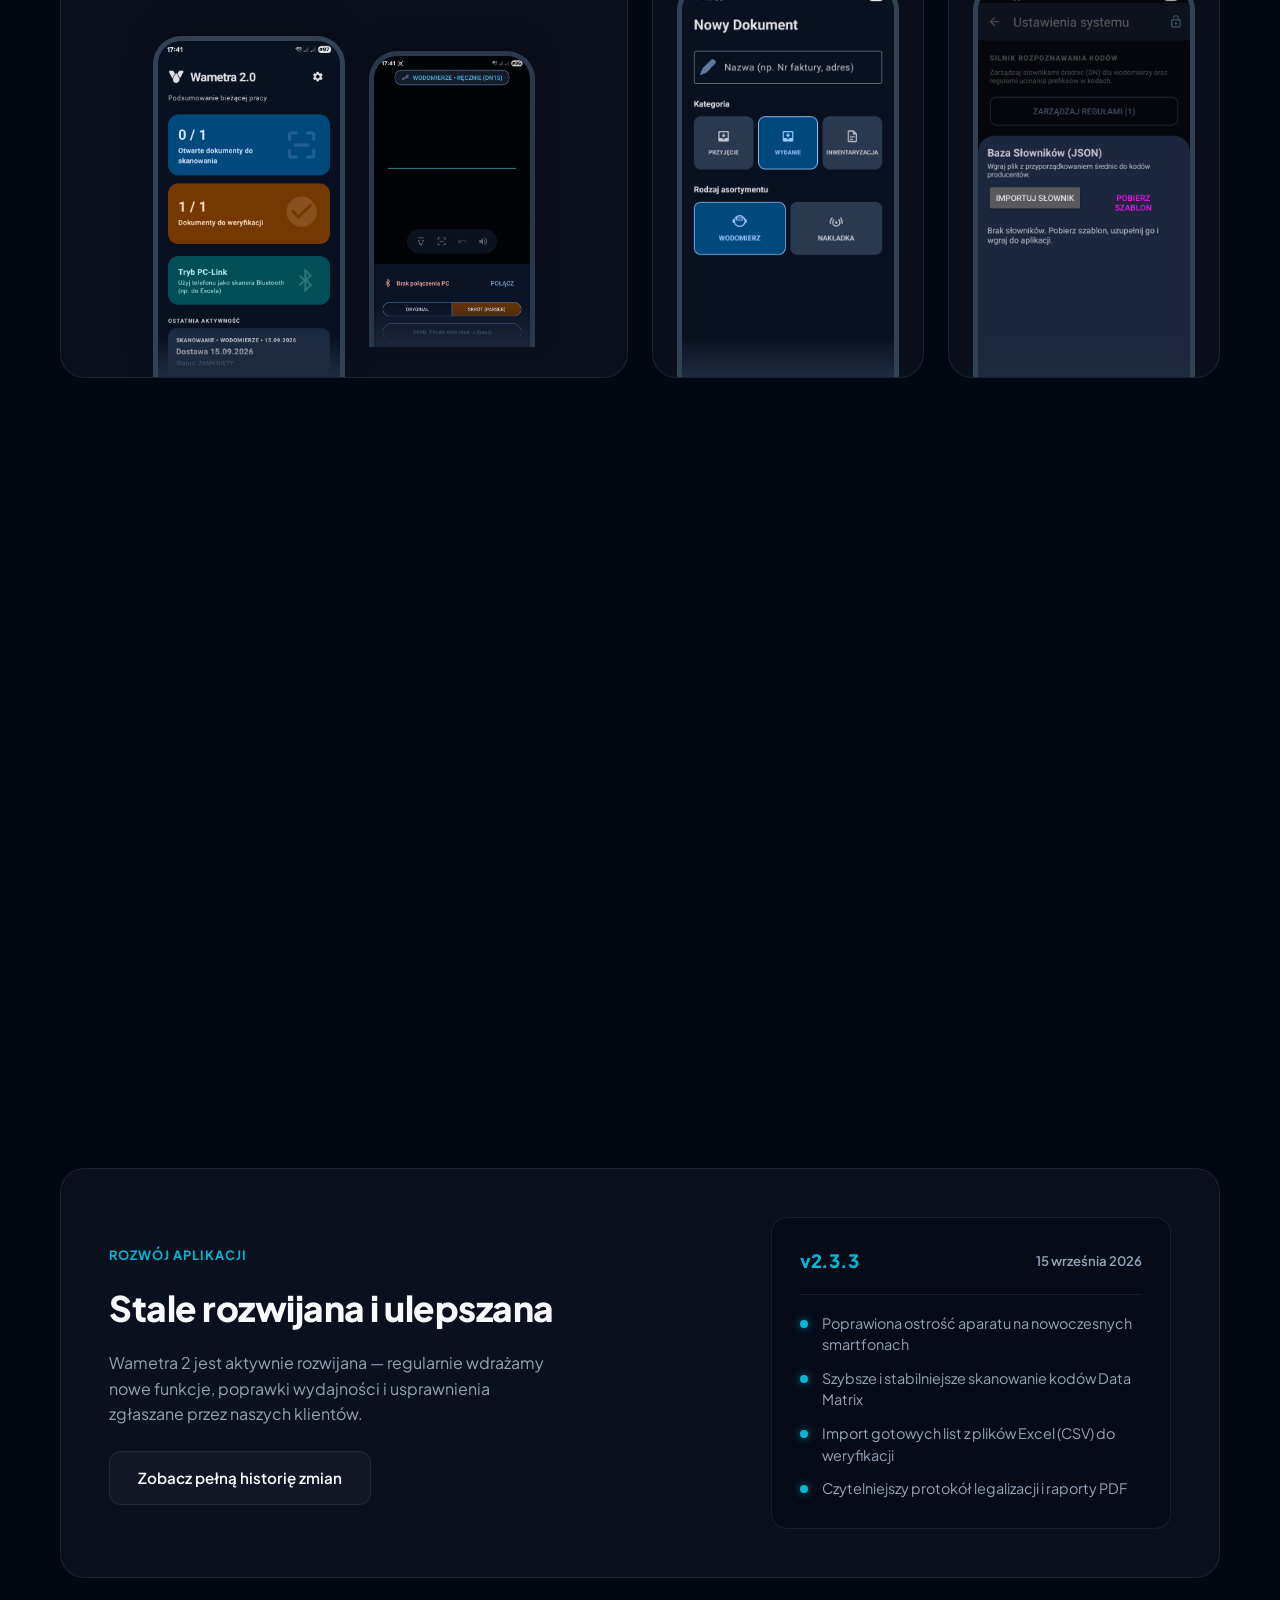
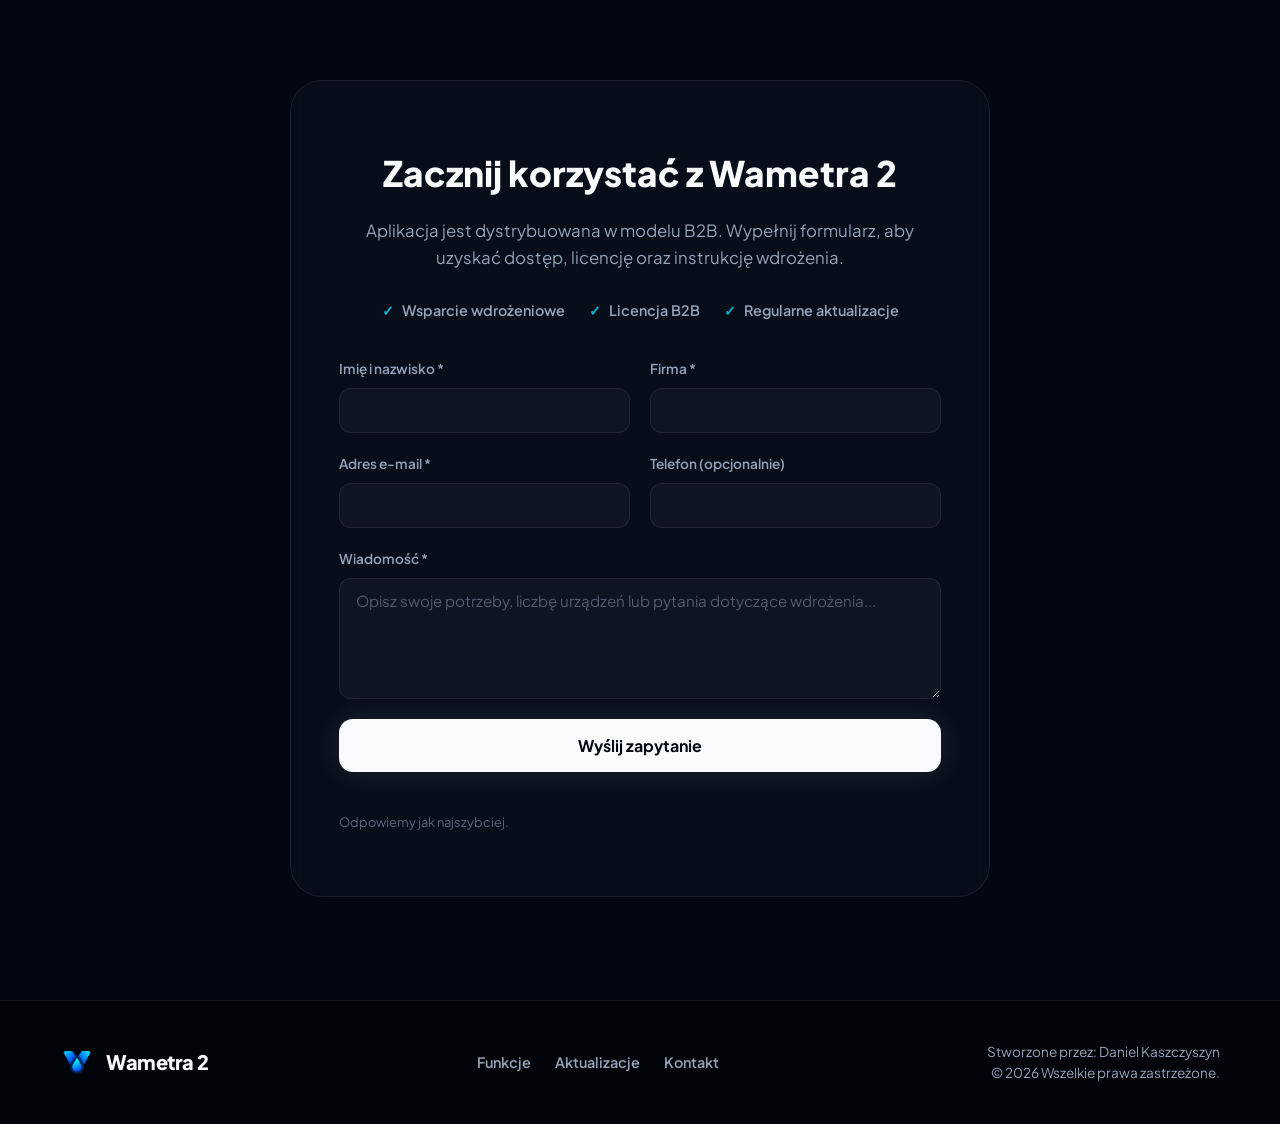
==== commit 1dbfdbc0: "aktualizacja" ====
--- a/index.html
+++ b/index.html
@@ -3,120 +3,377 @@
 <head>
     <meta charset="UTF-8">
     <meta name="viewport" content="width=device-width, initial-scale=1.0">
-    <title>Wametra 2 | Profesjonalna inwentaryzacja wodomierzy</title>
+
+    <!-- === SEO PODSTAWOWE === -->
+    <title>Wametra 2 – Aplikacja do inwentaryzacji i skanowania wodomierzy oraz nakładek radiowych (Android)</title>
+    <meta name="description" content="Wametra 2 to aplikacja na Androida do skanowania wodomierzy, nakładek radiowych, tworzenia dokumentów PZ/WZ i inwentaryzacji magazynowej. Tryb PC-Link zamienia telefon w skaner Bluetooth.">
+    <meta name="keywords" content="wametra, inwentaryzacja wodomierzy, nakładki radiowe, skaner kodów kreskowych, aplikacja magazynowa android, PZ WZ, PC-Link, skaner bluetooth">
+    <meta name="author" content="Daniel Kaszczyszyn">
+    <meta name="robots" content="index, follow">
+    <link rel="canonical" href="https://daniel-kas.github.io/wametra2/">
+    <meta name="theme-color" content="#030712">
+
+    <!-- === Open Graph (Facebook/LinkedIn) === -->
+    <meta property="og:type" content="website">
+    <meta property="og:title" content="Wametra 2 – Zarządzanie wodomierzami i urządzeniami pomiarowymi">
+    <meta property="og:description" content="Skanuj wodomierze, nakładki radiowe, twórz dokumenty PZ/WZ i przeprowadzaj inwentaryzację. Zamień telefon w skaner Bluetooth dzięki trybowi PC-Link.">
+    <meta property="og:image" content="https://daniel-kas.github.io/wametra2/img/og-image.jpg">
+    <meta property="og:url" content="https://daniel-kas.github.io/wametra2/">
+    <meta property="og:locale" content="pl_PL">
+    <meta property="og:site_name" content="Wametra 2">
+
+    <!-- === Twitter Card === -->
+    <meta name="twitter:card" content="summary_large_image">
+    <meta name="twitter:title" content="Wametra 2 – Zarządzanie wodomierzami i urządzeniami pomiarowymi">
+    <meta name="twitter:description" content="Aplikacja na Androida do skanowania, inwentaryzacji i zarządzania dokumentami magazynowymi.">
+    <meta name="twitter:image" content="https://daniel-kas.github.io/wametra2/img/og-image.jpg">
+
+    <!-- === Favicony === -->
+    <link rel="icon" href="img/logo.png" type="image/png">
+    <link rel="apple-touch-icon" href="img/logo.png">
+
     <link rel="stylesheet" href="style.css">
     <link rel="preconnect" href="https://fonts.googleapis.com">
     <link rel="preconnect" href="https://fonts.gstatic.com" crossorigin>
-    <link href="https://fonts.googleapis.com/css2?family=Plus+Jakarta+Sans:wght@300;400;600;800&display=swap" rel="stylesheet">
+    <link href="https://fonts.googleapis.com/css2?family=Plus+Jakarta+Sans:wght@300;400;500;600;700;800&display=swap" rel="stylesheet">
+
+    <!-- === Dane strukturalne (SEO) === -->
+    <script type="application/ld+json">
+    {
+      "@context": "https://schema.org",
+      "@type": "MobileApplication",
+      "name": "Wametra 2",
+      "operatingSystem": "Android",
+      "applicationCategory": "BusinessApplication",
+      "description": "Aplikacja do inwentaryzacji wodomierzy, nakładek radiowych, skanowania kodów kreskowych i zarządzania dokumentami magazynowymi PZ/WZ z trybem PC-Link.",
+      "author": {
+        "@type": "Person",
+        "name": "Daniel Kaszczyszyn"
+      },
+      "offers": {
+        "@type": "Offer",
+        "businessFunction": "http://purl.org/goodrelations/v1#Sell",
+        "availability": "https://schema.org/InStock"
+      }
+    }
+    </script>
 </head>
 <body>
 
-    <!-- Gradient w tle -->
     <div class="ambient-glow"></div>
-
-    <!-- Nawigacja -->
-    <nav class="navbar">
-        <div class="logo">
-            <img src="img/logo.png" alt="Wametra 2 Logo">
-            <span>Wametra 2</span>
-        </div>
-        <a href="#kontakt" class="btn-primary">Zamów dostęp</a>
-    </nav>
-
-    <!-- Sekcja Hero -->
+    <div class="ambient-glow ambient-glow-secondary"></div>
+    <div class="bg-grid"></div>
+
+	<nav class="navbar">
+		<div class="container nav-container">
+			<a href="index.html" class="logo">
+				<img src="img/logo.png" alt="Wametra 2 Logo">
+				<span>Wametra 2</span>
+			</a>
+
+			<button class="hamburger" id="hamburger" aria-label="Otwórz menu" aria-expanded="false" aria-controls="navMenu">
+				<span></span><span></span><span></span>
+			</button>
+
+			<div class="nav-menu" id="navMenu">
+				<a href="#funkcje">Funkcje</a>
+				<a href="changelog.html">Aktualizacje</a>
+				<a href="#kontakt">Kontakt</a>
+				<a href="#kontakt" class="btn-primary">Zamów dostęp</a>
+			</div>
+		</div>
+	</nav>
+
+    <div class="nav-overlay" id="navOverlay"></div>
+
     <header class="hero">
-        <div class="hero-content">
-            <div class="badge">Wersja 2.0 już dostępna</div>
-            <h1>Nowy wymiar zarządzania <span>magazynem</span>.</h1>
-            <p>Skanuj wodomierze i nakładki, twórz dokumenty PZ/WZ, przeprowadzaj inwentaryzację i korzystaj z telefonu jak ze skanera Bluetooth dzięki trybowi PC-Link.</p>
-            <div class="hero-buttons">
-                <a href="#kontakt" class="btn-primary">Skontaktuj się i pobierz</a>
-                <a href="#funkcje" class="btn-secondary">Zobacz interfejs</a>
-            </div>
-        </div>
-        <div class="hero-image-wrapper">
-            <img src="img/splash_bg2.png" alt="Wametra 2" class="main-poster">
+        <div class="container hero-inner">
+			<div class="hero-content reveal">
+				<div class="badge">
+					<span class="pulse-dot"></span>
+					Wersja 2.0 już dostępna
+				</div>
+				<h1>Nowy wymiar zarządzania <span class="gradient-text">wodomierzami i urządzeniami pomiarowymi</span></h1>
+				<p>Skanuj wodomierze i nakładki radiowe, twórz dokumenty PZ/WZ oraz przeprowadzaj inwentaryzację — wszystko z poziomu jednego urządzenia, bez komputera. Gdy potrzebujesz wprowadzać dane wprost do Excela, włącz tryb PC-Link i zamień telefon w profesjonalny skaner Bluetooth.</p>
+				<div class="hero-buttons">
+					<a href="#kontakt" class="btn-primary">Skontaktuj się</a>
+					<a href="#funkcje" class="btn-secondary">Zobacz interfejs</a>
+				</div>
+			</div>
+
+            <div class="hero-visuals reveal">
+                <div class="glow-behind"></div>
+                <div class="phone-stack phone-back">
+                    <img src="img/2_Wametra.jpg" alt="Wametra Skaner">
+                </div>
+                <div class="phone-stack phone-front">
+                    <img src="img/splash_bg2.png" alt="Wametra 2 Splash">
+                </div>
+                <div class="floating-badge">
+                    <svg width="20" height="20" viewBox="0 0 24 24" fill="none" stroke="#00d2ff" stroke-width="2"><path d="M22 11.08V12a10 10 0 1 1-5.93-9.14"></path><polyline points="22 4 12 14.01 9 11.01"></polyline></svg>
+                    <span>PC-Link Aktywny</span>
+                </div>
+            </div>
         </div>
     </header>
 
-    <!-- Sekcja Bento Grid (Unikalny układ funkcji na podstawie screenów) -->
-    <section id="funkcje" class="bento-section">
-        <div class="section-header">
-            <h2>Zaprojektowana dla profesjonalistów</h2>
-            <p>Każdy element interfejsu został stworzony z myślą o szybkości pracy na magazynie i w terenie.</p>
-        </div>
-
-        <div class="bento-grid">
-            <!-- Box 1: PC-Link -->
-            <div class="bento-card span-2 highlight-card">
-                <div class="card-content">
-                    <h3>Tryb PC-Link (Skaner Bluetooth)</h3>
-                    <p>Nie potrzebujesz drogich skanerów magazynowych. Połącz aplikację ze swoim komputerem i wprowadzaj zeskanowane kody bezpośrednio do programu Excel lub systemu ERP.</p>
-                </div>
-                <div class="card-image mockup-phone half-mockup">
-                    <img src="img/1_Wametra.jpg" alt="Pulpit Wametra 2">
-                </div>
-            </div>
-
-            <!-- Box 2: Typy dokumentów -->
-            <div class="bento-card">
-                <div class="card-content">
-                    <h3>Pełna kategoryzacja</h3>
-                    <p>Błyskawicznie wybieraj typ operacji: Przyjęcie, Wydanie lub Inwentaryzacja z podziałem na wodomierze i nakładki.</p>
-                </div>
-                <div class="card-image mockup-phone partial">
-                    <img src="img/5_Wametra.jpg" alt="Nowy dokument">
-                </div>
-            </div>
-
-            <!-- Box 3: Skaner -->
-            <div class="bento-card">
-                <div class="card-content">
-                    <h3>Szybki Skaner (Parser)</h3>
-                    <p>Zaawansowany system odczytu pozwalający na skanowanie kodów i ich parsowanie w czasie rzeczywistym.</p>
-                </div>
-                <div class="card-image mockup-phone partial">
-                    <img src="img/2_Wametra.jpg" alt="Skaner">
-                </div>
-            </div>
-
-            <!-- Box 4: Zarządzanie -->
-            <div class="bento-card span-2 display-flex">
-                <div class="card-content flex-1">
-                    <h3>Zarządzanie ewidencją</h3>
-                    <p>Wyszukuj, filtruj i zamykaj otwarte dokumenty. Pełna kontrola nad historią operacji magazynowych na jednym ekranie.</p>
-                </div>
-                <div class="card-image mockup-phone full-mockup flex-1">
-                    <img src="img/3_Wametra.jpg" alt="Listy dokumentów">
-                </div>
+    <section class="highlights-bar">
+        <div class="container highlights-inner">
+            <div class="highlight-item reveal">
+                <svg viewBox="0 0 24 24" fill="none" stroke="currentColor" stroke-width="2" stroke-linecap="round" stroke-linejoin="round"><path d="M15 7h3a5 5 0 0 1 5 5 5 5 0 0 1-5 5h-3m-6 0H6a5 5 0 0 1-5-5 5 5 0 0 1 5-5h3"></path><line x1="8" y1="12" x2="16" y2="12"></line></svg>
+                <span>Bluetooth PC-Link</span>
+            </div>
+            <div class="highlight-item reveal">
+                <svg viewBox="0 0 24 24" fill="none" stroke="currentColor" stroke-width="2" stroke-linecap="round" stroke-linejoin="round"><polygon points="13 2 3 14 12 14 11 22 21 10 12 10 13 2"></polygon></svg>
+                <span>Skanowanie w czasie rzeczywistym</span>
+            </div>
+            <div class="highlight-item reveal">
+                <svg viewBox="0 0 24 24" fill="none" stroke="currentColor" stroke-width="2" stroke-linecap="round" stroke-linejoin="round"><path d="M8 17l4-4 4 4"></path><path d="M12 12v9"></path><path d="M20.88 18.09A5 5 0 0 0 18 9h-1.26A8 8 0 1 0 3 16.29"></path></svg>
+                <span>Eksport do Excel / PDF</span>
+            </div>
+            <div class="highlight-item reveal">
+                <svg viewBox="0 0 24 24" fill="none" stroke="currentColor" stroke-width="2" stroke-linecap="round" stroke-linejoin="round"><rect x="3" y="11" width="18" height="11" rx="2" ry="2"></rect><path d="M7 11V7a5 5 0 0 1 10 0v4"></path></svg>
+                <span>Pełna kontrola dokumentów</span>
             </div>
         </div>
     </section>
 
-    <!-- Sekcja CTA (Kontakt) -->
-    <section id="kontakt" class="cta-section">
-        <div class="cta-box glass-panel">
-            <h2>Zacznij korzystać z Wametra 2</h2>
-            <p>Aplikacja jest dystrybuowana w modelu B2B. Skontaktuj się ze mną bezpośrednio na adres e-mail, aby uzyskać dostęp, licencję oraz instrukcję wdrożenia.</p>
-            <!-- Wstaw swój prawdziwy adres email poniżej -->
-            <a href="mailto:twojadres@email.pl?subject=ZAPYTANIE:%20Dostęp%20do%20Wametra%202" class="btn-glow">
-                <svg width="24" height="24" viewBox="0 0 24 24" fill="none" stroke="currentColor" stroke-width="2" stroke-linecap="round" stroke-linejoin="round"><path d="M4 4h16c1.1 0 2 .9 2 2v12c0 1.1-.9 2-2 2H4c-1.1 0-2-.9-2-2V6c0-1.1.9-2 2-2z"></path><polyline points="22,6 12,13 2,6"></polyline></svg>
-                Wyślij e-mail z zapytaniem
-            </a>
-            <p class="small-text">Szybka odpowiedź w ciągu 24 godzin.</p>
+    <section id="funkcje" class="bento-section">
+        <div class="container">
+            <div class="section-header reveal">
+                <span class="eyebrow">Funkcje aplikacji</span>
+                <h2>Zaprojektowana dla profesjonalistów</h2>
+                <p>Każdy element interfejsu został stworzony z myślą o szybkości pracy na magazynie.</p>
+            </div>
+
+            <div class="bento-grid">
+
+                <!-- Karta 1: PC-Link (WIDE) -->
+                <div class="bento-card wide-card reveal">
+                    <div class="card-content">
+                        <div class="icon-box">
+                            <svg viewBox="0 0 24 24" fill="none" stroke="currentColor" stroke-width="1.8" stroke-linecap="round" stroke-linejoin="round"><path d="M15 7h3a5 5 0 0 1 5 5 5 5 0 0 1-5 5h-3m-6 0H6a5 5 0 0 1-5-5 5 5 0 0 1 5-5h3"></path><line x1="8" y1="12" x2="16" y2="12"></line></svg>
+                        </div>
+                        <h3>PC-Link — telefon jako skaner</h3>
+                        <p>Połącz smartfon z komputerem przez Bluetooth i wprowadzaj zeskanowane kody wprost do Excela — bez dodatkowego oprogramowania.</p>
+                    </div>
+                    <div class="card-visual wide-visual">
+                        <div class="phone-frame">
+                            <img src="img/1_Wametra.jpg" alt="Tryb PC-Link">
+                        </div>
+                        <div class="phone-frame offset-frame">
+                            <img src="img/2_Wametra.jpg" alt="Skaner Bluetooth">
+                        </div>
+                    </div>
+                </div>
+
+                <!-- Karta 2: Typy dokumentów -->
+                <div class="bento-card standard-card reveal">
+                    <div class="card-content">
+                        <div class="icon-box">
+                            <svg viewBox="0 0 24 24" fill="none" stroke="currentColor" stroke-width="1.8" stroke-linecap="round" stroke-linejoin="round"><path d="M14 2H6a2 2 0 0 0-2 2v16a2 2 0 0 0 2 2h12a2 2 0 0 0 2-2V8z"></path><polyline points="14 2 14 8 20 8"></polyline><line x1="16" y1="13" x2="8" y2="13"></line><line x1="16" y1="17" x2="8" y2="17"></line></svg>
+                        </div>
+                        <h3>Elastyczne dokumenty</h3>
+                        <p>Twórz Przyjęcia (PZ), Wydania (WZ) lub Inwentaryzacje jednym dotknięciem.</p>
+                    </div>
+                    <div class="card-visual">
+                        <div class="phone-frame">
+                            <img src="img/5_Wametra.jpg" alt="Nowy dokument">
+                        </div>
+                    </div>
+                </div>
+
+                <!-- Karta 3: Szybki Parser -->
+                <div class="bento-card standard-card reveal">
+                    <div class="card-content">
+                        <div class="icon-box">
+                            <svg viewBox="0 0 24 24" fill="none" stroke="currentColor" stroke-width="1.8" stroke-linecap="round" stroke-linejoin="round"><polygon points="13 2 3 14 12 14 11 22 21 10 12 10 13 2"></polygon></svg>
+                        </div>
+                        <h3>Błyskawiczny parser</h3>
+                        <p>Odczyt i analiza kodów w czasie rzeczywistym — zero opóźnień nawet przy dużym wolumenie.</p>
+                    </div>
+                    <div class="card-visual">
+                        <div class="phone-frame">
+                            <img src="img/10_Wametra.jpg" alt="Parser kodów">
+                        </div>
+                    </div>
+                </div>
+
+                <!-- Karta 4: Tryb weryfikacji -->
+                <div class="bento-card standard-card reveal">
+                    <div class="card-content">
+                        <div class="icon-box">
+                            <svg viewBox="0 0 24 24" fill="none" stroke="currentColor" stroke-width="1.8" stroke-linecap="round" stroke-linejoin="round"><path d="M22 11.08V12a10 10 0 1 1-5.93-9.14"></path><polyline points="22 4 12 14.01 9 11.01"></polyline></svg>
+                        </div>
+                        <h3>Tryb weryfikacji</h3>
+                        <p>Sprawdzaj zgodność urządzeń przysłanych z legalizacji i napraw</p>
+                    </div>
+                    <div class="card-visual">
+                        <div class="phone-frame">
+                            <img src="img/9_Wametra.jpg" alt="Tryb weryfikacji">
+                        </div>
+                    </div>
+                </div>
+
+                <!-- Karta 5: Ustawienia -->
+                <div class="bento-card standard-card reveal">
+                    <div class="card-content">
+                        <div class="icon-box">
+                            <svg viewBox="0 0 24 24" fill="none" stroke="currentColor" stroke-width="1.8" stroke-linecap="round" stroke-linejoin="round"><circle cx="12" cy="12" r="3"></circle><path d="M19.4 15a1.65 1.65 0 0 0 .33 1.82l.06.06a2 2 0 1 1-2.83 2.83l-.06-.06a1.65 1.65 0 0 0-1.82-.33 1.65 1.65 0 0 0-1 1.51V21a2 2 0 0 1-4 0v-.09A1.65 1.65 0 0 0 9 19.4a1.65 1.65 0 0 0-1.82.33l-.06.06a2 2 0 1 1-2.83-2.83l.06-.06a1.65 1.65 0 0 0 .33-1.82 1.65 1.65 0 0 0-1.51-1H3a2 2 0 0 1 0-4h.09A1.65 1.65 0 0 0 4.6 9a1.65 1.65 0 0 0-.33-1.82l-.06-.06a2 2 0 1 1 2.83-2.83l.06.06a1.65 1.65 0 0 0 1.82.33H9a1.65 1.65 0 0 0 1-1.51V3a2 2 0 0 1 4 0v.09a1.65 1.65 0 0 0 1 1.51 1.65 1.65 0 0 0 1.82-.33l.06-.06a2 2 0 1 1 2.83 2.83l-.06.06a1.65 1.65 0 0 0-.33 1.82V9a1.65 1.65 0 0 0 1.51 1H21a2 2 0 0 1 0 4h-.09a1.65 1.65 0 0 0-1.51 1z"></path></svg>
+                        </div>
+                        <h3>Ustawienia i słowniki</h3>
+                        <p>Konfiguruj typy urządzeń, kody i parametry — dopasuj aplikację do własnych procesów.</p>
+                    </div>
+                    <div class="card-visual">
+                        <div class="phone-frame">
+                            <img src="img/6_Wametra.jpg" alt="Ustawienia">
+                        </div>
+                    </div>
+                </div>
+
+                <!-- Karta 6: Eksporty i raporty (WIDE) -->
+                <div class="bento-card wide-card reveal">
+                    <div class="card-content">
+                        <div class="icon-box">
+                            <svg viewBox="0 0 24 24" fill="none" stroke="currentColor" stroke-width="1.8" stroke-linecap="round" stroke-linejoin="round"><path d="M8 17l4-4 4 4"></path><path d="M12 12v9"></path><path d="M20.88 18.09A5 5 0 0 0 18 9h-1.26A8 8 0 1 0 3 16.29"></path></svg>
+                        </div>
+                        <h3>Eksporty i raporty</h3>
+                        <p>Generuj listy inwentaryzacyjne, eksportuj dane do Excela i twórz gotowe raporty w PDF.</p>
+                    </div>
+                    <div class="card-visual wide-visual">
+                        <div class="phone-frame">
+                            <img src="img/7_Wametra.jpg" alt="Eksport danych">
+                        </div>
+                        <div class="phone-frame offset-frame">
+                            <img src="img/8_Wametra.jpg" alt="Raporty">
+                        </div>
+                    </div>
+                </div>
+
+            </div>
         </div>
     </section>
-
-    <!-- Stopka -->
-    <footer>
-        <div class="footer-content">
-            <div class="logo">
-                <img src="img/logo.png" alt="Wametra 2 Logo">
-                <span>Wametra 2</span>
-            </div>
-            <p class="copyright">Stworzone przez: Daniel Kaszczyszyn<br>© 2026 Wszelkie prawa zastrzeżone.</p>
+		<section class="changelog-teaser">
+			<div class="container">
+				<div class="changelog-box reveal">
+					<div class="changelog-info">
+						<span class="eyebrow">Rozwój aplikacji</span>
+						<h2>Stale rozwijana i ulepszana</h2>
+						<p>Wametra 2 jest aktywnie rozwijana — regularnie wdrażamy nowe funkcje, poprawki wydajności i usprawnienia zgłaszane przez naszych klientów.</p>
+						<a href="changelog.html" class="btn-secondary">Zobacz pełną historię zmian</a>
+					</div>
+					<div class="changelog-latest">
+						<div class="version-tag">
+							<span class="version-number">v2.3.3</span>
+							<span class="version-date">15 września 2026</span>
+						</div>
+						<ul class="changelog-list">
+							<li>Poprawiona ostrość aparatu na nowoczesnych smartfonach</li>
+							<li>Szybsze i stabilniejsze skanowanie kodów Data Matrix</li>
+							<li>Import gotowych list z plików Excel (CSV) do weryfikacji</li>
+							<li>Czytelniejszy protokół legalizacji i raporty PDF</li>
+						</ul>
+					</div>
+				</div>
+			</div>
+		</section>
+<section id="kontakt" class="cta-section">
+    <div class="container">
+        <div class="cta-box reveal">
+            <div class="glow-orb"></div>
+
+            <div class="cta-header">
+                <h2>Zacznij korzystać z Wametra 2</h2>
+                <p>Aplikacja jest dystrybuowana w modelu B2B. Wypełnij formularz, aby uzyskać dostęp, licencję oraz instrukcję wdrożenia.</p>
+                <ul class="cta-checklist">
+                    <li>Wsparcie wdrożeniowe</li>
+                    <li>Licencja B2B</li>
+                    <li>Regularne aktualizacje</li>
+                </ul>
+            </div>
+
+            <form id="contactForm" class="contact-form" novalidate>
+                <!-- Pole antyspamowe - musi zostać ukryte i puste -->
+                <input type="text" name="honeypot" class="honeypot-field" tabindex="-1" autocomplete="off">
+
+                <!-- Klucz dostępu StaticForms -->
+                <input type="hidden" name="apiKey" value="sf_cd883fce8b42f3b2d836af3f">
+                <input type="hidden" name="subject" value="Nowe zapytanie: Dostęp do Wametra 2">
+
+                <div class="form-row">
+                    <div class="form-group">
+                        <label for="name">Imię i nazwisko *</label>
+                        <input type="text" id="name" name="name" required>
+                    </div>
+                    <div class="form-group">
+                        <label for="company">Firma *</label>
+                        <input type="text" id="company" name="company" required>
+                    </div>
+                </div>
+
+                <div class="form-row">
+                    <div class="form-group">
+                        <label for="email">Adres e-mail *</label>
+                        <input type="email" id="email" name="email" required>
+                    </div>
+                    <div class="form-group">
+                        <label for="phone">Telefon (opcjonalnie)</label>
+                        <input type="tel" id="phone" name="phone">
+                    </div>
+                </div>
+
+                <div class="form-group form-group-full">
+                    <label for="message">Wiadomość *</label>
+                    <textarea id="message" name="message" rows="5" required placeholder="Opisz swoje potrzeby, liczbę urządzeń lub pytania dotyczące wdrożenia..."></textarea>
+                </div>
+
+                <button type="submit" class="btn-glow form-submit-btn" id="submitBtn">
+                    <span class="btn-text">Wyślij zapytanie</span>
+                    <span class="btn-spinner" aria-hidden="true"></span>
+                </button>
+
+                <span class="small-text">Odpowiemy jak najszybciej.</span>
+            </form>
+
+            <div class="form-success" id="formSuccess">
+                <div class="success-icon">
+                    <svg width="32" height="32" viewBox="0 0 24 24" fill="none" stroke="currentColor" stroke-width="2" stroke-linecap="round" stroke-linejoin="round">
+                        <path d="M22 11.08V12a10 10 0 1 1-5.93-9.14"></path>
+                        <polyline points="22 4 12 14.01 9 11.01"></polyline>
+                    </svg>
+                </div>
+                <h3>Dziękujemy za zgłoszenie!</h3>
+                <p>Twoja wiadomość została wysłana. Odezwiemy się na podany adres e-mail.</p>
+            </div>
+
+            <div class="form-error" id="formError">
+                <p>Wystąpił błąd podczas wysyłania formularza. Spróbuj ponownie.</p>
+            </div>
         </div>
-    </footer>
-
+    </div>
+</section>
+
+	<footer>
+		<div class="container footer-content">
+			<a href="index.html" class="logo">
+				<img src="img/logo.png" alt="Wametra 2 Logo">
+				<span>Wametra 2</span>
+			</a>
+			<div class="footer-links">
+				<a href="#funkcje">Funkcje</a>
+				<a href="changelog.html">Aktualizacje</a>
+				<a href="#kontakt">Kontakt</a>
+			</div>
+			<p class="copyright">Stworzone przez: Daniel Kaszczyszyn<br>© 2026 Wszelkie prawa zastrzeżone.</p>
+		</div>
+	</footer>
+
+    <!-- Lightbox do powiększania zrzutów ekranu -->
+    <div class="lightbox" id="lightbox">
+        <button class="lightbox-close" id="lightboxClose" aria-label="Zamknij podgląd">&times;</button>
+        <img src="" alt="Podgląd ekranu aplikacji" id="lightboxImg">
+    </div>
+
+    <script src="script.js"></script>
 </body>
-</html>
+</html>
--- a/style.css
+++ b/style.css
@@ -1,13 +1,22 @@
+/* =========================================
+   Zmienne i Reset
+   ========================================= */
 :root {
-    --bg-dark: #050a12;
-    --bg-panel: rgba(18, 28, 45, 0.6);
-    --primary-blue: #007bff;
-    --neon-blue: #00d2ff;
-    --accent-teal: #0A5C66;
-    --accent-orange: #8C4A00;
-    --text-white: #ffffff;
-    --text-gray: #8A9BB3;
+    --bg-dark: #030712;
+    --bg-panel: rgba(17, 24, 39, 0.6);
+    --primary-blue: #2563eb;
+    --neon-blue: #06b6d4;
+    --text-white: #f8fafc;
+    --text-gray: #94a3b8;
     --border-glass: rgba(255, 255, 255, 0.08);
+    --shadow-glow: 0 0 60px rgba(6, 182, 212, 0.15);
+
+    --container-width: 1280px;
+    --container-padding: clamp(20px, 5vw, 60px);
+    --section-padding: clamp(60px, 8vw, 120px);
+    --radius-lg: 24px;
+    --radius-md: 16px;
+    --radius-sm: 12px;
 }
 
 * {
@@ -17,192 +26,451 @@
     font-family: 'Plus Jakarta Sans', sans-serif;
 }
 
+html {
+    scroll-behavior: smooth;
+}
+
 body {
     background-color: var(--bg-dark);
     color: var(--text-white);
     line-height: 1.6;
     overflow-x: hidden;
-}
-
-/* Ambient Background Glow */
+    -webkit-font-smoothing: antialiased;
+}
+
+body.no-scroll {
+    overflow: hidden;
+}
+
+img {
+    max-width: 100%;
+    display: block;
+}
+
+section, header {
+    scroll-margin-top: 90px;
+}
+
+a {
+    text-decoration: none;
+    color: inherit;
+}
+
+a:focus-visible,
+button:focus-visible {
+    outline: 2px solid var(--neon-blue);
+    outline-offset: 3px;
+    border-radius: 4px;
+}
+
+/* =========================================
+   Kontener globalny
+   ========================================= */
+.container {
+    width: 100%;
+    max-width: var(--container-width);
+    margin: 0 auto;
+    padding: 0 var(--container-padding);
+}
+
+/* =========================================
+   Tło (Ambient Glow + Siatka)
+   ========================================= */
 .ambient-glow {
     position: fixed;
-    top: -20%;
+    top: -10%;
     left: -10%;
-    width: 60vw;
-    height: 60vw;
-    background: radial-gradient(circle, rgba(0, 123, 255, 0.15) 0%, rgba(0, 0, 0, 0) 70%);
+    width: 50vw;
+    height: 50vw;
+    background: radial-gradient(circle, rgba(37, 99, 235, 0.15) 0%, transparent 70%);
+    z-index: -2;
+    pointer-events: none;
+}
+
+.ambient-glow-secondary {
+    top: auto;
+    left: auto;
+    bottom: -15%;
+    right: -10%;
+    width: 45vw;
+    height: 45vw;
+    background: radial-gradient(circle, rgba(6, 182, 212, 0.1) 0%, transparent 70%);
+}
+
+.bg-grid {
+    position: fixed;
+    inset: 0;
+    background-image:
+        linear-gradient(rgba(255, 255, 255, 0.03) 1px, transparent 1px),
+        linear-gradient(90deg, rgba(255, 255, 255, 0.03) 1px, transparent 1px);
+    background-size: 40px 40px;
     z-index: -1;
     pointer-events: none;
-}
-
-/* Nawigacja */
+    mask-image: radial-gradient(circle at center, black 40%, transparent 100%);
+    -webkit-mask-image: radial-gradient(circle at center, black 40%, transparent 100%);
+}
+
+/* =========================================
+   Nawigacja
+   ========================================= */
 .navbar {
-    display: flex;
-    justify-content: space-between;
-    align-items: center;
-    padding: 20px 5%;
-    background-color: rgba(5, 10, 18, 0.8);
+    background: rgba(3, 7, 18, 0.7);
     position: sticky;
     top: 0;
-    z-index: 100;
-    backdrop-filter: blur(15px);
+    z-index: 200;
+    backdrop-filter: blur(16px);
+    -webkit-backdrop-filter: blur(16px);
     border-bottom: 1px solid var(--border-glass);
+    transition: background 0.3s ease, box-shadow 0.3s ease;
+}
+
+.navbar.scrolled {
+    background: rgba(3, 7, 18, 0.92);
+    box-shadow: 0 10px 30px rgba(0, 0, 0, 0.3);
+}
+
+.nav-container {
+    display: flex;
+    justify-content: space-between;
+    align-items: center;
+    padding-top: 18px;
+    padding-bottom: 18px;
 }
 
 .logo {
     display: flex;
     align-items: center;
-    gap: 15px;
-    font-size: 1.5rem;
+    gap: 12px;
+    font-size: 1.25rem;
     font-weight: 800;
     letter-spacing: -0.5px;
+    flex-shrink: 0;
+    text-decoration: none;
+    color: var(--text-white);
+    cursor: pointer;
 }
 
 .logo img {
-    height: 35px;
-    border-radius: 8px;
-}
-
-/* Przyciski */
+    height: 34px;
+    width: 34px;
+    object-fit: contain;
+}
+
+.nav-menu {
+    display: flex;
+    align-items: center;
+    gap: 32px;
+}
+
+.nav-menu a:not(.btn-primary) {
+    color: var(--text-gray);
+    text-decoration: none;
+    font-size: 0.95rem;
+    font-weight: 600;
+    transition: color 0.25s ease;
+}
+
+.nav-menu a:not(.btn-primary):hover {
+    color: var(--text-white);
+}
+
+/* --- Hamburger --- */
+.hamburger {
+    display: none;
+    flex-direction: column;
+    justify-content: center;
+    gap: 5px;
+    width: 40px;
+    height: 40px;
+    background: none;
+    border: none;
+    cursor: pointer;
+    padding: 8px;
+    z-index: 210;
+}
+
+.hamburger span {
+    display: block;
+    width: 100%;
+    height: 2px;
+    background: var(--text-white);
+    border-radius: 2px;
+    transition: transform 0.3s ease, opacity 0.3s ease;
+}
+
+.hamburger.active span:nth-child(1) { transform: translateY(7px) rotate(45deg); }
+.hamburger.active span:nth-child(2) { opacity: 0; }
+.hamburger.active span:nth-child(3) { transform: translateY(-7px) rotate(-45deg); }
+
+.nav-overlay {
+    position: fixed;
+    inset: 0;
+    background: rgba(3, 7, 18, 0.6);
+    backdrop-filter: blur(4px);
+    z-index: 150;
+    opacity: 0;
+    visibility: hidden;
+    transition: opacity 0.3s ease, visibility 0.3s ease;
+}
+
+.nav-overlay.active {
+    opacity: 1;
+    visibility: visible;
+}
+
+/* =========================================
+   Przyciski
+   ========================================= */
 .btn-primary {
-    background: linear-gradient(135deg, var(--primary-blue), #0056b3);
+    background: linear-gradient(135deg, var(--primary-blue), #1d4ed8);
     color: white;
     padding: 14px 28px;
-    border-radius: 10px;
+    border-radius: var(--radius-sm);
     text-decoration: none;
     font-weight: 600;
-    transition: all 0.3s ease;
+    font-size: 0.95rem;
+    white-space: nowrap;
+    transition: all 0.3s cubic-bezier(0.4, 0, 0.2, 1);
     border: 1px solid rgba(255,255,255,0.1);
-    box-shadow: 0 4px 15px rgba(0, 123, 255, 0.2);
+    box-shadow: 0 4px 20px rgba(37, 99, 235, 0.3);
+    display: inline-block;
 }
 
 .btn-primary:hover {
     transform: translateY(-2px);
-    box-shadow: 0 8px 25px rgba(0, 123, 255, 0.4);
-    background: linear-gradient(135deg, #0088ff, #0056b3);
+    box-shadow: 0 8px 30px rgba(37, 99, 235, 0.5);
 }
 
 .btn-secondary {
-    background: rgba(255, 255, 255, 0.05);
+    background: rgba(255, 255, 255, 0.03);
     color: var(--text-white);
     padding: 14px 28px;
-    border-radius: 10px;
+    border-radius: var(--radius-sm);
     text-decoration: none;
     font-weight: 600;
+    font-size: 0.95rem;
     border: 1px solid var(--border-glass);
     transition: all 0.3s ease;
-    backdrop-filter: blur(5px);
+    display: inline-block;
 }
 
 .btn-secondary:hover {
-    background: rgba(255, 255, 255, 0.1);
+    background: rgba(255, 255, 255, 0.08);
     border-color: rgba(255, 255, 255, 0.2);
 }
 
-/* Hero Section */
+/* =========================================
+   Sekcja Hero
+   ========================================= */
 .hero {
+    padding-top: clamp(50px, 8vw, 90px);
+    padding-bottom: clamp(60px, 8vw, 100px);
+}
+
+.hero-inner {
     display: flex;
     align-items: center;
     justify-content: space-between;
-    padding: 80px 5%;
-    min-height: 85vh;
-    gap: 50px;
+    gap: clamp(40px, 6vw, 80px);
 }
 
 .hero-content {
-    flex: 1.2;
-    max-width: 650px;
+    flex: 1;
+    max-width: 600px;
 }
 
 .badge {
+    display: inline-flex;
+    align-items: center;
+    gap: 8px;
+    padding: 8px 16px;
+    background: rgba(6, 182, 212, 0.1);
+    color: var(--neon-blue);
+    border-radius: 100px;
+    font-size: 0.8rem;
+    font-weight: 700;
+    letter-spacing: 0.5px;
+    text-transform: uppercase;
+    margin-bottom: 24px;
+    border: 1px solid rgba(6, 182, 212, 0.2);
+}
+
+.pulse-dot {
+    width: 8px;
+    height: 8px;
+    background: var(--neon-blue);
+    border-radius: 50%;
+    box-shadow: 0 0 10px var(--neon-blue);
+    animation: pulse 2s infinite;
+}
+
+.hero-content h1 {
+    font-size: clamp(2rem, 3.4vw, 3.2rem);
+    font-weight: 800;
+    line-height: 1.22;
+    margin-bottom: 24px;
+    letter-spacing: -1px;
+}
+
+.gradient-text {
+    background: linear-gradient(135deg, var(--neon-blue), var(--primary-blue));
+    -webkit-background-clip: text;
+    background-clip: text;
+    -webkit-text-fill-color: transparent;
+}
+
+.hero-content p {
+    font-size: 1.15rem;
+    color: var(--text-gray);
+    margin-bottom: 40px;
+    font-weight: 400;
+    line-height: 1.7;
+    max-width: 520px;
+}
+
+.hero-buttons {
+    display: flex;
+    gap: 16px;
+    flex-wrap: wrap;
+}
+
+/* Hero Visuals: Stack telefonów */
+.hero-visuals {
+    flex: 1;
+    position: relative;
+    display: flex;
+    justify-content: center;
+    align-items: center;
+    min-height: clamp(380px, 45vw, 520px);
+    width: 100%;
+    max-width: 480px;
+}
+
+.glow-behind {
+    position: absolute;
+    width: 60%;
+    height: 60%;
+    background: radial-gradient(circle, rgba(6, 182, 212, 0.25) 0%, transparent 70%);
+    filter: blur(20px);
+    z-index: 0;
+}
+
+.phone-stack {
+    position: absolute;
+    width: clamp(220px, 24vw, 280px);
+    background: #0f172a;
+    border-radius: 36px;
+    border: 6px solid #1e293b;
+    box-shadow: 0 25px 50px -12px rgba(0, 0, 0, 0.8);
+    overflow: hidden;
+    aspect-ratio: 9 / 19;
+}
+
+.phone-stack img {
+    width: 100%;
+    height: 100%;
+    object-fit: cover;
+    object-position: top center;
+    display: block;
+}
+
+.phone-back {
+    transform: rotate(-8deg) translateX(-40px) translateY(20px);
+    opacity: 0.6;
+    filter: brightness(0.7);
+    z-index: 1;
+}
+
+.phone-front {
+    transform: rotate(3deg) translateX(20px);
+    z-index: 2;
+    border-color: #334155;
+    box-shadow: 0 30px 60px -15px rgba(6, 182, 212, 0.2), 0 25px 50px -12px rgba(0, 0, 0, 0.8);
+    animation: float 6s ease-in-out infinite;
+}
+
+.floating-badge {
+    position: absolute;
+    bottom: 15%;
+    left: 0;
+    z-index: 3;
+    background: rgba(15, 23, 42, 0.8);
+    backdrop-filter: blur(12px);
+    padding: 12px 20px;
+    border-radius: 16px;
+    border: 1px solid var(--border-glass);
+    display: flex;
+    align-items: center;
+    gap: 10px;
+    font-weight: 600;
+    font-size: 0.9rem;
+    box-shadow: 0 10px 30px rgba(0,0,0,0.5);
+    animation: float 5s ease-in-out infinite reverse;
+    white-space: nowrap;
+}
+
+/* =========================================
+   Pasek highlights
+   ========================================= */
+.highlights-bar {
+    border-top: 1px solid var(--border-glass);
+    border-bottom: 1px solid var(--border-glass);
+    background: rgba(17, 24, 39, 0.3);
+    padding: 28px 0;
+}
+
+.highlights-inner {
+    display: flex;
+    flex-wrap: wrap;
+    justify-content: center;
+    align-items: center;
+    gap: 20px 48px;
+}
+
+.highlight-item {
+    display: flex;
+    align-items: center;
+    gap: 10px;
+    color: var(--text-gray);
+    font-size: 0.9rem;
+    font-weight: 600;
+}
+
+.highlight-item svg {
+    width: 18px;
+    height: 18px;
+    color: var(--neon-blue);
+    flex-shrink: 0;
+}
+
+/* =========================================
+   Bento Grid (Sekcja Funkcji)
+   ========================================= */
+.bento-section {
+    padding: var(--section-padding) 0;
+}
+
+.section-header {
+    text-align: center;
+    max-width: 640px;
+    margin: 0 auto 60px;
+}
+
+.eyebrow {
     display: inline-block;
-    padding: 6px 16px;
-    background: rgba(0, 210, 255, 0.1);
     color: var(--neon-blue);
-    border-radius: 20px;
-    font-size: 0.85rem;
-    font-weight: 600;
+    font-size: 0.8rem;
+    font-weight: 700;
     letter-spacing: 1px;
     text-transform: uppercase;
-    margin-bottom: 25px;
-    border: 1px solid rgba(0, 210, 255, 0.2);
-}
-
-.hero-content h1 {
-    font-size: 3.8rem;
+    margin-bottom: 14px;
+}
+
+.section-header h2 {
+    font-size: clamp(2rem, 4vw, 2.8rem);
     font-weight: 800;
-    line-height: 1.1;
-    margin-bottom: 25px;
-    letter-spacing: -1.5px;
-}
-
-.hero-content h1 span {
-    background: linear-gradient(90deg, var(--neon-blue), var(--primary-blue));
-    -webkit-background-clip: text;
-    -webkit-text-fill-color: transparent;
-}
-
-.hero-content p {
-    font-size: 1.15rem;
-    color: var(--text-gray);
-    margin-bottom: 40px;
-    font-weight: 300;
-}
-
-.hero-buttons {
-    display: flex;
-    gap: 15px;
-}
-
-.hero-image-wrapper {
-    flex: 1;
-    position: relative;
-    display: flex;
-    justify-content: center;
-    align-items: center;
-}
-
-/* Efekt poświaty pod plakatem */
-.hero-image-wrapper::before {
-    content: '';
-    position: absolute;
-    width: 80%;
-    height: 80%;
-    background: var(--neon-blue);
-    filter: blur(120px);
-    opacity: 0.15;
-    z-index: 0;
-}
-
-.main-poster {
-    max-width: 100%;
-    border-radius: 24px;
-    z-index: 1;
-    position: relative;
-    border: 1px solid rgba(255,255,255,0.1);
-    box-shadow: 0 20px 50px rgba(0, 0, 0, 0.5);
-    transform: perspective(1000px) rotateY(-5deg);
-    transition: transform 0.5s ease;
-}
-
-.main-poster:hover {
-    transform: perspective(1000px) rotateY(0deg);
-}
-
-/* Bento Grid (Nowoczesny układ funkcji) */
-.bento-section {
-    padding: 100px 5%;
-}
-
-.section-header {
-    text-align: center;
-    margin-bottom: 60px;
-}
-
-.section-header h2 {
-    font-size: 2.5rem;
-    margin-bottom: 15px;
+    margin-bottom: 16px;
+    letter-spacing: -1px;
 }
 
 .section-header p {
@@ -212,202 +480,1064 @@
 
 .bento-grid {
     display: grid;
-    grid-template-columns: repeat(3, 1fr);
-    grid-auto-rows: minmax(300px, auto);
-    gap: 25px;
-    max-width: 1200px;
-    margin: 0 auto;
-}
-
-.span-2 {
-    grid-column: span 2;
+    grid-template-columns: repeat(4, 1fr);
+    gap: 24px;
 }
 
 .bento-card {
     background: var(--bg-panel);
     border: 1px solid var(--border-glass);
-    border-radius: 24px;
-    padding: 40px;
+    border-radius: var(--radius-lg);
     overflow: hidden;
     position: relative;
-    backdrop-filter: blur(10px);
-    transition: border-color 0.3s ease;
+    backdrop-filter: blur(12px);
+    -webkit-backdrop-filter: blur(12px);
+    transition: all 0.4s cubic-bezier(0.4, 0, 0.2, 1);
+    display: flex;
+    flex-direction: column;
 }
 
 .bento-card:hover {
-    border-color: rgba(255, 255, 255, 0.2);
-}
-
-.highlight-card {
-    background: linear-gradient(145deg, rgba(10, 28, 55, 0.8), rgba(5, 10, 18, 0.9));
+    border-color: rgba(255, 255, 255, 0.15);
+    transform: translateY(-4px);
+    box-shadow: 0 20px 40px rgba(0, 0, 0, 0.4);
+}
+
+.standard-card {
+    grid-column: span 1;
+}
+
+.wide-card {
+    grid-column: span 2;
+}
+
+.card-content {
+    padding: 32px 32px 8px;
+    z-index: 2;
+}
+
+.icon-box {
+    display: inline-flex;
+    align-items: center;
+    justify-content: center;
+    width: 48px;
+    height: 48px;
+    margin-bottom: 20px;
+    border-radius: var(--radius-sm);
+    background: linear-gradient(135deg, rgba(6, 182, 212, 0.12), rgba(37, 99, 235, 0.12));
+    border: 1px solid var(--border-glass);
+    color: var(--neon-blue);
+}
+
+.icon-box svg {
+    width: 22px;
+    height: 22px;
 }
 
 .card-content h3 {
-    font-size: 1.4rem;
-    margin-bottom: 15px;
-    color: white;
+    font-size: 1.25rem;
+    margin-bottom: 10px;
+    font-weight: 700;
+    letter-spacing: -0.3px;
 }
 
 .card-content p {
     color: var(--text-gray);
-    font-size: 0.95rem;
-}
-
-.display-flex {
-    display: flex;
-    align-items: center;
-    gap: 30px;
-}
-
-.flex-1 {
+    font-size: 0.92rem;
+    line-height: 1.65;
+    max-width: 380px;
+}
+
+.card-visual {
     flex: 1;
-}
-
-/* Pseudo-ramki telefonów dla płaskich zrzutów */
-.mockup-phone {
-    margin-top: 30px;
-    background: #000;
-    border-radius: 24px 24px 0 0;
-    border: 6px solid #1a1a1a;
+    display: flex;
+    justify-content: center;
+    align-items: flex-end;
+    padding: 20px 24px 0;
+    position: relative;
+    min-height: 280px;
+}
+
+/* === RAMKA TELEFONU === */
+.phone-frame {
+    width: 100%;
+    max-width: clamp(195px, 18vw, 240px);
+    background: #1e293b;
+    border-radius: 28px 28px 0 0;
+    border: 5px solid #334155;
     border-bottom: none;
+    box-shadow: 0 -10px 30px rgba(0,0,0,0.3);
+    position: relative;
     overflow: hidden;
-    box-shadow: 0 -10px 30px rgba(0,0,0,0.4);
-}
-
-.mockup-phone img {
-    width: 100%;
-    display: block;
-}
-
-.half-mockup {
+    aspect-ratio: 9 / 16;
+    cursor: zoom-in;
+    transition: transform 0.35s ease;
+}
+
+.phone-frame:hover {
+    transform: translateY(-4px);
+}
+
+.phone-frame::after {
+    content: '';
     position: absolute;
     bottom: 0;
-    right: 40px;
-    width: 250px;
-    margin-top: 0;
-}
-
-.full-mockup {
-    border-radius: 24px;
-    border-bottom: 6px solid #1a1a1a;
-    margin-top: 0;
-    max-height: 400px;
-    overflow-y: hidden; /* Cieniowanie reszty długiego screena */
-}
-
-/* Call to Action (Zamiast Google Play - Email) */
+    left: 0;
+    right: 0;
+    height: 40px;
+    background: linear-gradient(to top, #1e293b 10%, transparent 100%);
+    pointer-events: none;
+    z-index: 3;
+}
+
+/* Overlay z lupą przy hover - podpowiedź "kliknij, aby powiększyć" */
+.phone-frame::before {
+    content: '';
+    position: absolute;
+    inset: 0;
+    background:
+        rgba(3, 7, 18, 0.35)
+        url("data:image/svg+xml,%3Csvg xmlns='http://www.w3.org/2000/svg' viewBox='0 0 24 24' fill='none' stroke='white' stroke-width='2' stroke-linecap='round' stroke-linejoin='round'%3E%3Ccircle cx='11' cy='11' r='8'%3E%3C/circle%3E%3Cline x1='21' y1='21' x2='16.65' y2='16.65'%3E%3C/line%3E%3C/svg%3E")
+        no-repeat center / 30px;
+    opacity: 0;
+    transition: opacity 0.3s ease;
+    z-index: 4;
+    pointer-events: none;
+}
+
+.phone-frame:hover::before {
+    opacity: 1;
+}
+
+.phone-frame img {
+    width: 100%;
+    height: 100%;
+    object-fit: cover;
+    object-position: top center;
+    display: block;
+    transition: transform 0.5s ease;
+}
+
+.phone-frame:hover img {
+    transform: scale(1.04);
+}
+
+/* Układ dla szerokiej karty (dwa telefony) */
+.wide-visual {
+    align-items: flex-end;
+    justify-content: center;
+    gap: 24px;
+}
+
+.wide-visual .phone-frame {
+    max-width: clamp(170px, 15vw, 210px);
+    z-index: 2;
+}
+
+.wide-visual .offset-frame {
+    margin-bottom: 30px;
+    max-width: clamp(150px, 13vw, 190px);
+    opacity: 0.82;
+    z-index: 1;
+}
+
+/* =========================================
+   Sekcja Changelog (teaser na stronie głównej)
+   ========================================= */
+.changelog-teaser {
+    padding: 0 0 var(--section-padding);
+}
+
+.changelog-box {
+    display: flex;
+    gap: 48px;
+    align-items: center;
+    justify-content: space-between;
+    flex-wrap: wrap;
+    background: var(--bg-panel);
+    border: 1px solid var(--border-glass);
+    border-radius: var(--radius-lg);
+    padding: 48px;
+    backdrop-filter: blur(12px);
+    -webkit-backdrop-filter: blur(12px);
+}
+
+.changelog-info {
+    flex: 1;
+    min-width: 280px;
+}
+
+.changelog-info h2 {
+    font-size: clamp(1.6rem, 3vw, 2.2rem);
+    font-weight: 800;
+    margin-bottom: 14px;
+    letter-spacing: -0.5px;
+}
+
+.changelog-info p {
+    color: var(--text-gray);
+    font-size: 1rem;
+    margin-bottom: 24px;
+    max-width: 440px;
+}
+
+.changelog-latest {
+    flex: 1;
+    min-width: 280px;
+    max-width: 400px;
+    background: rgba(3, 7, 18, 0.4);
+    border: 1px solid var(--border-glass);
+    border-radius: var(--radius-md);
+    padding: 28px;
+}
+
+.version-tag {
+    display: flex;
+    align-items: center;
+    justify-content: space-between;
+    margin-bottom: 18px;
+    padding-bottom: 18px;
+    border-bottom: 1px solid var(--border-glass);
+}
+
+.version-number {
+    font-weight: 800;
+    font-size: 1.15rem;
+    color: var(--neon-blue);
+    letter-spacing: -0.3px;
+}
+
+.version-date {
+    color: var(--text-gray);
+    font-size: 0.82rem;
+    font-weight: 600;
+}
+
+.changelog-list {
+    list-style: none;
+    display: flex;
+    flex-direction: column;
+    gap: 12px;
+}
+
+.changelog-list li {
+    color: var(--text-gray);
+    font-size: 0.9rem;
+    line-height: 1.5;
+    padding-left: 22px;
+    position: relative;
+}
+
+.changelog-list li::before {
+    content: '';
+    position: absolute;
+    left: 0;
+    top: 7px;
+    width: 8px;
+    height: 8px;
+    border-radius: 50%;
+    background: var(--neon-blue);
+    box-shadow: 0 0 8px rgba(6, 182, 212, 0.6);
+}
+
+/* =========================================
+   Pełna strona Changelog (changelog.html)
+   ========================================= */
+.changelog-hero {
+    padding: clamp(60px, 8vw, 100px) 0 20px;
+    text-align: center;
+}
+
+.changelog-hero h1 {
+    font-size: clamp(2.2rem, 4vw, 3.2rem);
+    font-weight: 800;
+    margin: 16px 0;
+    letter-spacing: -1px;
+}
+
+.changelog-hero p {
+    color: var(--text-gray);
+    max-width: 600px;
+    margin: 0 auto;
+    font-size: 1.05rem;
+}
+
+.changelog-timeline-section {
+    padding: 40px 0 var(--section-padding);
+}
+
+.timeline {
+    position: relative;
+    max-width: 820px;
+    margin: 0 auto;
+    padding-left: 40px;
+}
+
+.timeline::before {
+    content: '';
+    position: absolute;
+    left: 9px;
+    top: 10px;
+    bottom: 10px;
+    width: 2px;
+    background: linear-gradient(to bottom, var(--neon-blue), rgba(6, 182, 212, 0.05));
+}
+
+.timeline-entry {
+    position: relative;
+    padding-bottom: 40px;
+}
+
+.timeline-entry:last-child {
+    padding-bottom: 0;
+}
+
+.timeline-marker {
+    position: absolute;
+    left: -40px;
+    top: 6px;
+    width: 20px;
+    height: 20px;
+    display: flex;
+    align-items: center;
+    justify-content: center;
+}
+
+.timeline-dot {
+    width: 12px;
+    height: 12px;
+    border-radius: 50%;
+    background: var(--bg-dark);
+    border: 2px solid var(--neon-blue);
+    box-shadow: 0 0 12px rgba(6, 182, 212, 0.5);
+}
+
+.timeline-content {
+    background: var(--bg-panel);
+    border: 1px solid var(--border-glass);
+    border-radius: var(--radius-md);
+    padding: 28px 32px;
+    backdrop-filter: blur(12px);
+    -webkit-backdrop-filter: blur(12px);
+    transition: border-color 0.3s ease;
+}
+
+.timeline-content:hover {
+    border-color: rgba(255, 255, 255, 0.15);
+}
+
+.timeline-header {
+    display: flex;
+    align-items: center;
+    gap: 14px;
+    margin-bottom: 18px;
+    flex-wrap: wrap;
+}
+
+.version-badge {
+    display: inline-flex;
+    padding: 6px 16px;
+    border-radius: 100px;
+    font-weight: 800;
+    font-size: 0.9rem;
+    background: rgba(37, 99, 235, 0.15);
+    color: var(--text-white);
+    border: 1px solid rgba(37, 99, 235, 0.3);
+}
+
+.version-badge-latest {
+    background: linear-gradient(135deg, var(--neon-blue), var(--primary-blue));
+    border: none;
+    color: #02040a;
+}
+
+.timeline-date {
+    color: var(--text-gray);
+    font-size: 0.85rem;
+    font-weight: 600;
+}
+
+.latest-pill {
+    margin-left: auto;
+    font-size: 0.72rem;
+    text-transform: uppercase;
+    letter-spacing: 0.5px;
+    color: var(--neon-blue);
+    font-weight: 700;
+    background: rgba(6, 182, 212, 0.1);
+    padding: 5px 12px;
+    border-radius: 100px;
+    border: 1px solid rgba(6, 182, 212, 0.25);
+}
+
+.timeline-list {
+    list-style: none;
+    display: flex;
+    flex-direction: column;
+    gap: 12px;
+}
+
+.timeline-list li {
+    color: var(--text-gray);
+    font-size: 0.92rem;
+    line-height: 1.65;
+    padding-left: 24px;
+    position: relative;
+}
+
+.timeline-list li::before {
+    content: '✓';
+    position: absolute;
+    left: 0;
+    top: 0;
+    color: var(--neon-blue);
+    font-weight: 800;
+    font-size: 0.85rem;
+}
+
+/* =========================================
+   Call to Action
+   ========================================= */
 .cta-section {
-    padding: 100px 5%;
+    padding: 0 0 var(--section-padding);
+    display: flex;
+    justify-content: center;
+}
+
+.cta-section .container {
     display: flex;
     justify-content: center;
 }
 
 .cta-box {
     text-align: center;
-    max-width: 800px;
+    max-width: 700px;
     width: 100%;
-    padding: 60px 40px;
-    border-radius: 30px;
-    background: linear-gradient(180deg, rgba(0, 123, 255, 0.05), rgba(0, 0, 0, 0));
+    padding: 64px 48px;
+    border-radius: 32px;
+    background: rgba(17, 24, 39, 0.4);
     border: 1px solid var(--border-glass);
+    position: relative;
+    overflow: hidden;
+    backdrop-filter: blur(10px);
+}
+
+.glow-orb {
+    position: absolute;
+    top: -50%;
+    left: 50%;
+    transform: translateX(-50%);
+    width: 400px;
+    height: 400px;
+    background: radial-gradient(circle, rgba(37, 99, 235, 0.2) 0%, transparent 70%);
+    pointer-events: none;
 }
 
 .cta-box h2 {
-    font-size: 2.5rem;
-    margin-bottom: 20px;
+    font-size: clamp(1.8rem, 3vw, 2.2rem);
+    margin-bottom: 16px;
+    font-weight: 800;
+    position: relative;
 }
 
 .cta-box p {
     color: var(--text-gray);
-    margin-bottom: 40px;
-    font-size: 1.1rem;
+    margin-bottom: 28px;
+    font-size: 1.05rem;
+    position: relative;
+}
+
+.cta-checklist {
+    list-style: none;
+    display: flex;
+    flex-wrap: wrap;
+    justify-content: center;
+    gap: 12px 24px;
+    margin-bottom: 36px;
+    position: relative;
+}
+
+.cta-checklist li {
+    color: var(--text-gray);
+    font-size: 0.9rem;
+    font-weight: 600;
+    display: flex;
+    align-items: center;
+    gap: 8px;
+}
+
+.cta-checklist li::before {
+    content: '✓';
+    color: var(--neon-blue);
+    font-weight: 800;
 }
 
 .btn-glow {
     display: inline-flex;
     align-items: center;
     justify-content: center;
-    gap: 12px;
+    gap: 10px;
     background: var(--text-white);
     color: var(--bg-dark);
-    padding: 18px 36px;
-    border-radius: 12px;
-    font-size: 1.1rem;
+    padding: 16px 32px;
+    border-radius: 14px;
+    font-size: 1rem;
     font-weight: 700;
     text-decoration: none;
     transition: all 0.3s ease;
-    box-shadow: 0 0 30px rgba(255, 255, 255, 0.2);
+    box-shadow: 0 0 30px rgba(255, 255, 255, 0.1);
+    position: relative;
 }
 
 .btn-glow:hover {
-    transform: scale(1.05);
-    box-shadow: 0 0 40px rgba(255, 255, 255, 0.4);
+    transform: scale(1.03) translateY(-2px);
+    box-shadow: 0 0 50px rgba(255, 255, 255, 0.25);
 }
 
 .small-text {
     display: block;
-    margin-top: 20px !important;
-    font-size: 0.85rem !important;
+    margin-top: 20px;
+    font-size: 0.8rem;
+    color: var(--text-gray);
     opacity: 0.6;
-}
-
-/* Stopka */
+    position: relative;
+}
+
+/* =========================================
+   Stopka
+   ========================================= */
 footer {
     border-top: 1px solid var(--border-glass);
-    padding: 40px 5%;
-    background: #02050A;
+    padding: 40px 0;
+    background: #02040a;
 }
 
 .footer-content {
     display: flex;
     justify-content: space-between;
     align-items: center;
+    gap: 20px;
+}
+
+.footer-links {
+    display: flex;
+    gap: 24px;
+}
+
+.footer-links a {
+    color: var(--text-gray);
+    text-decoration: none;
+    font-size: 0.9rem;
+    font-weight: 600;
+    transition: color 0.25s ease;
+}
+
+.footer-links a:hover {
+    color: var(--text-white);
 }
 
 .footer-content .copyright {
     color: var(--text-gray);
     font-size: 0.85rem;
     text-align: right;
-}
-
-/* Responsywność */
-@media (max-width: 1024px) {
+    line-height: 1.6;
+}
+
+/* =========================================
+   Lightbox (powiększanie zrzutów ekranu)
+   ========================================= */
+.lightbox {
+    position: fixed;
+    inset: 0;
+    background: rgba(3, 7, 18, 0.92);
+    backdrop-filter: blur(8px);
+    display: flex;
+    align-items: center;
+    justify-content: center;
+    z-index: 1000;
+    opacity: 0;
+    visibility: hidden;
+    transition: opacity 0.3s ease, visibility 0.3s ease;
+    padding: 40px;
+}
+
+.lightbox.active {
+    opacity: 1;
+    visibility: visible;
+}
+
+.lightbox img {
+    max-height: 90vh;
+    max-width: 90vw;
+    width: auto;
+    height: auto;
+    border-radius: 28px;
+    border: 6px solid #1e293b;
+    box-shadow: 0 30px 80px rgba(0, 0, 0, 0.6);
+}
+
+.lightbox-close {
+    position: absolute;
+    top: 24px;
+    right: 24px;
+    width: 44px;
+    height: 44px;
+    border-radius: 50%;
+    background: rgba(255, 255, 255, 0.08);
+    border: 1px solid var(--border-glass);
+    color: var(--text-white);
+    display: flex;
+    align-items: center;
+    justify-content: center;
+    font-size: 1.6rem;
+    line-height: 1;
+    cursor: pointer;
+    transition: all 0.25s ease;
+}
+
+.lightbox-close:hover {
+    background: rgba(255, 255, 255, 0.15);
+    transform: rotate(90deg);
+}
+
+/* =========================================
+   Mikroanimacje - Scroll Reveal
+   ========================================= */
+.reveal {
+    opacity: 0;
+    transform: translateY(28px);
+    transition: opacity 0.7s cubic-bezier(0.4, 0, 0.2, 1), transform 0.7s cubic-bezier(0.4, 0, 0.2, 1);
+}
+
+.reveal.is-visible {
+    opacity: 1;
+    transform: translateY(0);
+}
+
+@media (prefers-reduced-motion: reduce) {
+    .reveal {
+        opacity: 1;
+        transform: none;
+        transition: none;
+    }
+    .phone-front, .floating-badge {
+        animation: none;
+    }
+}
+
+/* =========================================
+   Animacje
+   ========================================= */
+@keyframes float {
+    0%, 100% { transform: translateY(0px) rotate(3deg); }
+    50% { transform: translateY(-15px) rotate(3deg); }
+}
+
+@keyframes pulse {
+    0% { box-shadow: 0 0 0 0 rgba(6, 182, 212, 0.7); }
+    70% { box-shadow: 0 0 0 10px rgba(6, 182, 212, 0); }
+    100% { box-shadow: 0 0 0 0 rgba(6, 182, 212, 0); }
+}
+
+/* =========================================
+   Responsywność
+   ========================================= */
+@media (max-width: 1200px) {
     .bento-grid {
-        grid-template-columns: 1fr;
-    }
-    .span-2 {
+        grid-template-columns: repeat(2, 1fr);
+    }
+    .wide-card {
+        grid-column: span 2;
+    }
+    .standard-card {
         grid-column: span 1;
     }
-    .half-mockup {
-        position: relative;
-        right: 0;
-        width: 80%;
-        margin: 30px auto 0;
-    }
-    .display-flex {
-        flex-direction: column;
-    }
-}
-
-@media (max-width: 768px) {
-    .hero {
+}
+
+@media (max-width: 900px) {
+    .hero-inner {
         flex-direction: column;
         text-align: center;
+    }
+    .hero-content {
+        max-width: 100%;
+    }
+    .hero-content p {
+        margin-left: auto;
+        margin-right: auto;
+    }
+    .hero-buttons {
+        justify-content: center;
+    }
+
+    .hamburger {
+        display: flex;
+    }
+
+    .nav-menu {
+        position: fixed;
+        top: 0;
+        right: -100%;
+        width: min(320px, 80vw);
+        height: 100vh;
+        background: rgba(3, 7, 18, 0.98);
+        backdrop-filter: blur(20px);
+        flex-direction: column;
+        align-items: flex-start;
+        justify-content: flex-start;
+        padding: 100px 32px 40px;
+        gap: 28px;
+        transition: right 0.4s cubic-bezier(0.4, 0, 0.2, 1);
+        border-left: 1px solid var(--border-glass);
+        z-index: 200;
+    }
+
+    .nav-menu.active {
+        right: 0;
+    }
+
+    .nav-menu a:not(.btn-primary) {
+        font-size: 1.1rem;
+    }
+
+    .nav-menu .btn-primary {
+        width: 100%;
+        text-align: center;
+        margin-top: 12px;
+    }
+
+    .changelog-box {
+        padding: 36px 28px;
+    }
+}
+
+@media (max-width: 768px) {
+    .nav-container {
+        padding-top: 14px;
+        padding-bottom: 14px;
+    }
+
+    .logo {
+        font-size: 1.1rem;
+    }
+
+    .logo img {
+        height: 28px;
+        width: 28px;
+    }
+
+    .hero {
         padding-top: 40px;
     }
+
     .hero-content h1 {
-        font-size: 2.8rem;
-    }
+        font-size: 1.9rem;
+    }
+
     .hero-buttons {
         flex-direction: column;
         align-items: stretch;
-    }
+        width: 100%;
+    }
+
+    .btn-primary, .btn-secondary {
+        text-align: center;
+        width: 100%;
+    }
+
+    .hero-visuals {
+        min-height: 340px;
+    }
+
+    .phone-back {
+        display: none;
+    }
+
+    .phone-front {
+        position: relative;
+        transform: none;
+        width: 240px;
+        animation: none;
+    }
+
+    .floating-badge {
+        display: none;
+    }
+
+    .highlights-inner {
+        gap: 16px 28px;
+    }
+
+    .highlight-item {
+        font-size: 0.82rem;
+    }
+
+    .bento-grid {
+        grid-template-columns: 1fr;
+        gap: 20px;
+    }
+
+    .standard-card, .wide-card {
+        grid-column: span 1;
+    }
+
+    .card-content {
+        padding: 28px 28px 8px;
+    }
+
+    .card-visual {
+        min-height: 260px;
+    }
+
+    .phone-frame {
+        max-width: 240px;
+    }
+
+    .wide-visual {
+        gap: 14px;
+    }
+
+    .wide-visual .offset-frame {
+        display: none;
+    }
+
+    .wide-visual .phone-frame {
+        max-width: 260px;
+    }
+
+    .changelog-box {
+        padding: 32px 24px;
+        gap: 32px;
+    }
+
+    .cta-box {
+        padding: 40px 24px;
+    }
+
+    .cta-checklist {
+        flex-direction: column;
+        align-items: center;
+        gap: 10px;
+    }
+
     .footer-content {
         flex-direction: column;
         gap: 20px;
         text-align: center;
     }
+
     .footer-content .copyright {
         text-align: center;
     }
-}
+
+    .timeline {
+        padding-left: 28px;
+    }
+    .timeline-marker {
+        left: -28px;
+    }
+    .timeline-content {
+        padding: 22px 20px;
+    }
+    .latest-pill {
+        margin-left: 0;
+    }
+}
+
+@media (max-width: 480px) {
+    .hero-content h1 {
+        font-size: 1.9rem;
+        letter-spacing: -0.5px;
+    }
+
+    .phone-frame {
+        max-width: 210px;
+    }
+
+    .highlights-inner {
+        flex-direction: column;
+        gap: 14px;
+    }
+
+
+}
+/* =========================================
+   Formularz kontaktowy
+   ========================================= */
+.cta-header {
+    margin-bottom: 36px;
+}
+
+.contact-form {
+    position: relative;
+    text-align: left;
+    display: flex;
+    flex-direction: column;
+    gap: 20px;
+}
+
+.contact-form.is-hidden {
+    display: none;
+}
+
+.form-row {
+    display: grid;
+    grid-template-columns: 1fr 1fr;
+    gap: 20px;
+}
+
+.form-group {
+    display: flex;
+    flex-direction: column;
+    gap: 8px;
+}
+
+.form-group label {
+    font-size: 0.85rem;
+    font-weight: 600;
+    color: var(--text-gray);
+}
+
+.form-group input,
+.form-group textarea {
+    background: rgba(255, 255, 255, 0.03);
+    border: 1px solid var(--border-glass);
+    border-radius: var(--radius-sm);
+    padding: 12px 16px;
+    color: var(--text-white);
+    font-size: 0.95rem;
+    font-family: inherit;
+    transition: border-color 0.25s ease, background 0.25s ease;
+}
+
+.form-group textarea {
+    resize: vertical;
+    min-height: 120px;
+}
+
+.form-group input:focus,
+.form-group textarea:focus {
+    outline: none;
+    border-color: var(--neon-blue);
+    background: rgba(255, 255, 255, 0.05);
+}
+
+.form-group input::placeholder,
+.form-group textarea::placeholder {
+    color: rgba(148, 163, 184, 0.5);
+}
+
+/* Pole antyspamowe - musi być niewidoczne dla ludzi, ale dostępne dla botów */
+.honeypot-field {
+    position: absolute;
+    left: -9999px;
+    width: 1px;
+    height: 1px;
+    opacity: 0;
+    pointer-events: none;
+}
+
+/* Przycisk wysyłki ze spinnerem */
+.form-submit-btn {
+    position: relative;
+    width: 100%;
+    border: none;
+    cursor: pointer;
+}
+
+.form-submit-btn:disabled {
+    cursor: not-allowed;
+    opacity: 0.8;
+}
+
+.form-submit-btn .btn-text {
+    transition: opacity 0.2s ease;
+}
+
+.form-submit-btn.loading .btn-text {
+    opacity: 0;
+}
+
+.btn-spinner {
+    position: absolute;
+    top: 50%;
+    left: 50%;
+    width: 20px;
+    height: 20px;
+    margin: -10px 0 0 -10px;
+    border: 2px solid rgba(3, 7, 18, 0.2);
+    border-top-color: var(--bg-dark);
+    border-radius: 50%;
+    opacity: 0;
+    transition: opacity 0.2s ease;
+}
+
+.form-submit-btn.loading .btn-spinner {
+    opacity: 1;
+    animation: spin 0.7s linear infinite;
+}
+
+@keyframes spin {
+    to { transform: rotate(360deg); }
+}
+
+/* Komunikaty sukcesu / błędu */
+.form-success,
+.form-error {
+    display: none;
+    text-align: center;
+    padding: 10px 0;
+    position: relative;
+}
+
+.form-success.active,
+.form-error.active {
+    display: block;
+    animation: fadeInUp 0.5s ease;
+}
+
+.success-icon {
+    width: 64px;
+    height: 64px;
+    margin: 0 auto 20px;
+    border-radius: 50%;
+    background: rgba(6, 182, 212, 0.12);
+    border: 1px solid rgba(6, 182, 212, 0.3);
+    display: flex;
+    align-items: center;
+    justify-content: center;
+    color: var(--neon-blue);
+}
+
+.form-success h3 {
+    font-size: 1.4rem;
+    font-weight: 800;
+    margin-bottom: 10px;
+}
+
+.form-success p {
+    color: var(--text-gray);
+    max-width: 420px;
+    margin: 0 auto;
+}
+
+.form-error p {
+    color: #fca5a5;
+    font-size: 0.9rem;
+}
+
+.form-error a {
+    color: var(--neon-blue);
+    text-decoration: underline;
+}
+
+@keyframes fadeInUp {
+    from { opacity: 0; transform: translateY(12px); }
+    to { opacity: 1; transform: none; }
+}
+
+@media (max-width: 600px) {
+    .form-row {
+        grid-template-columns: 1fr;
+    }
+}
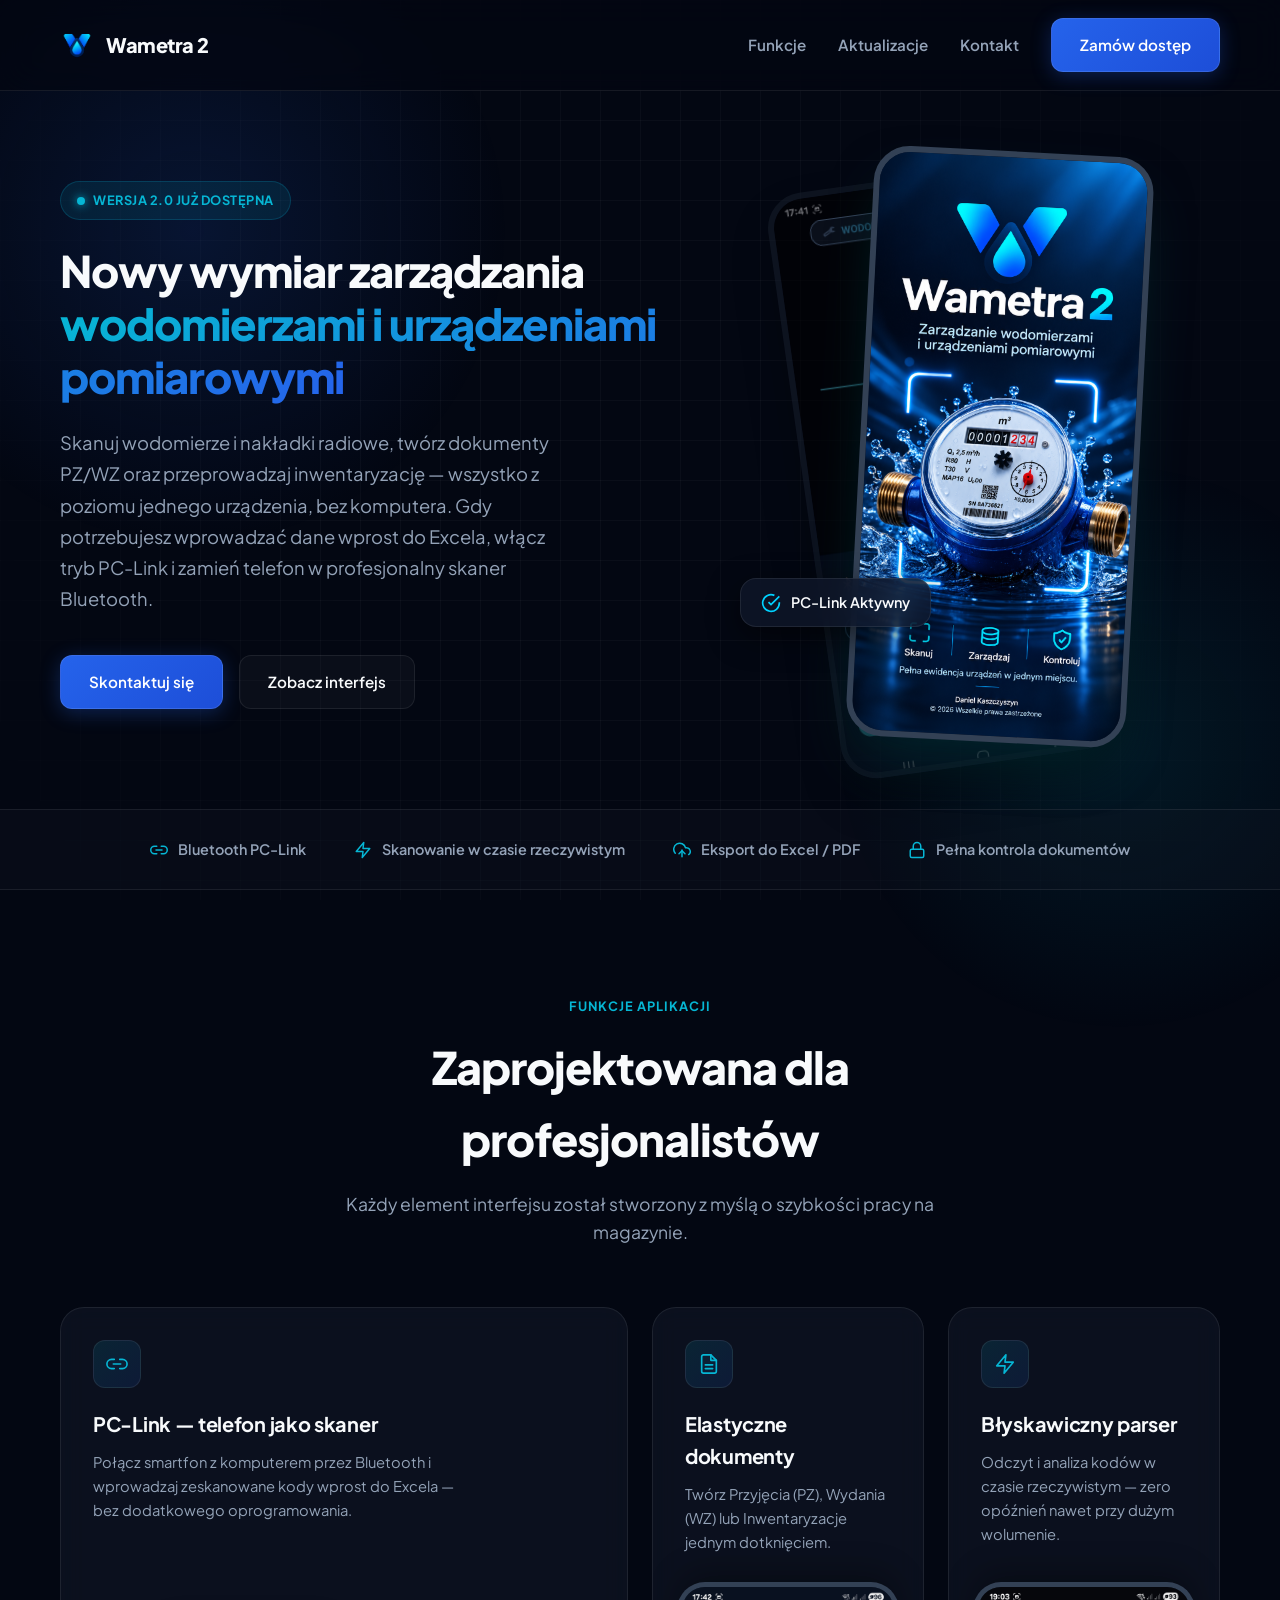
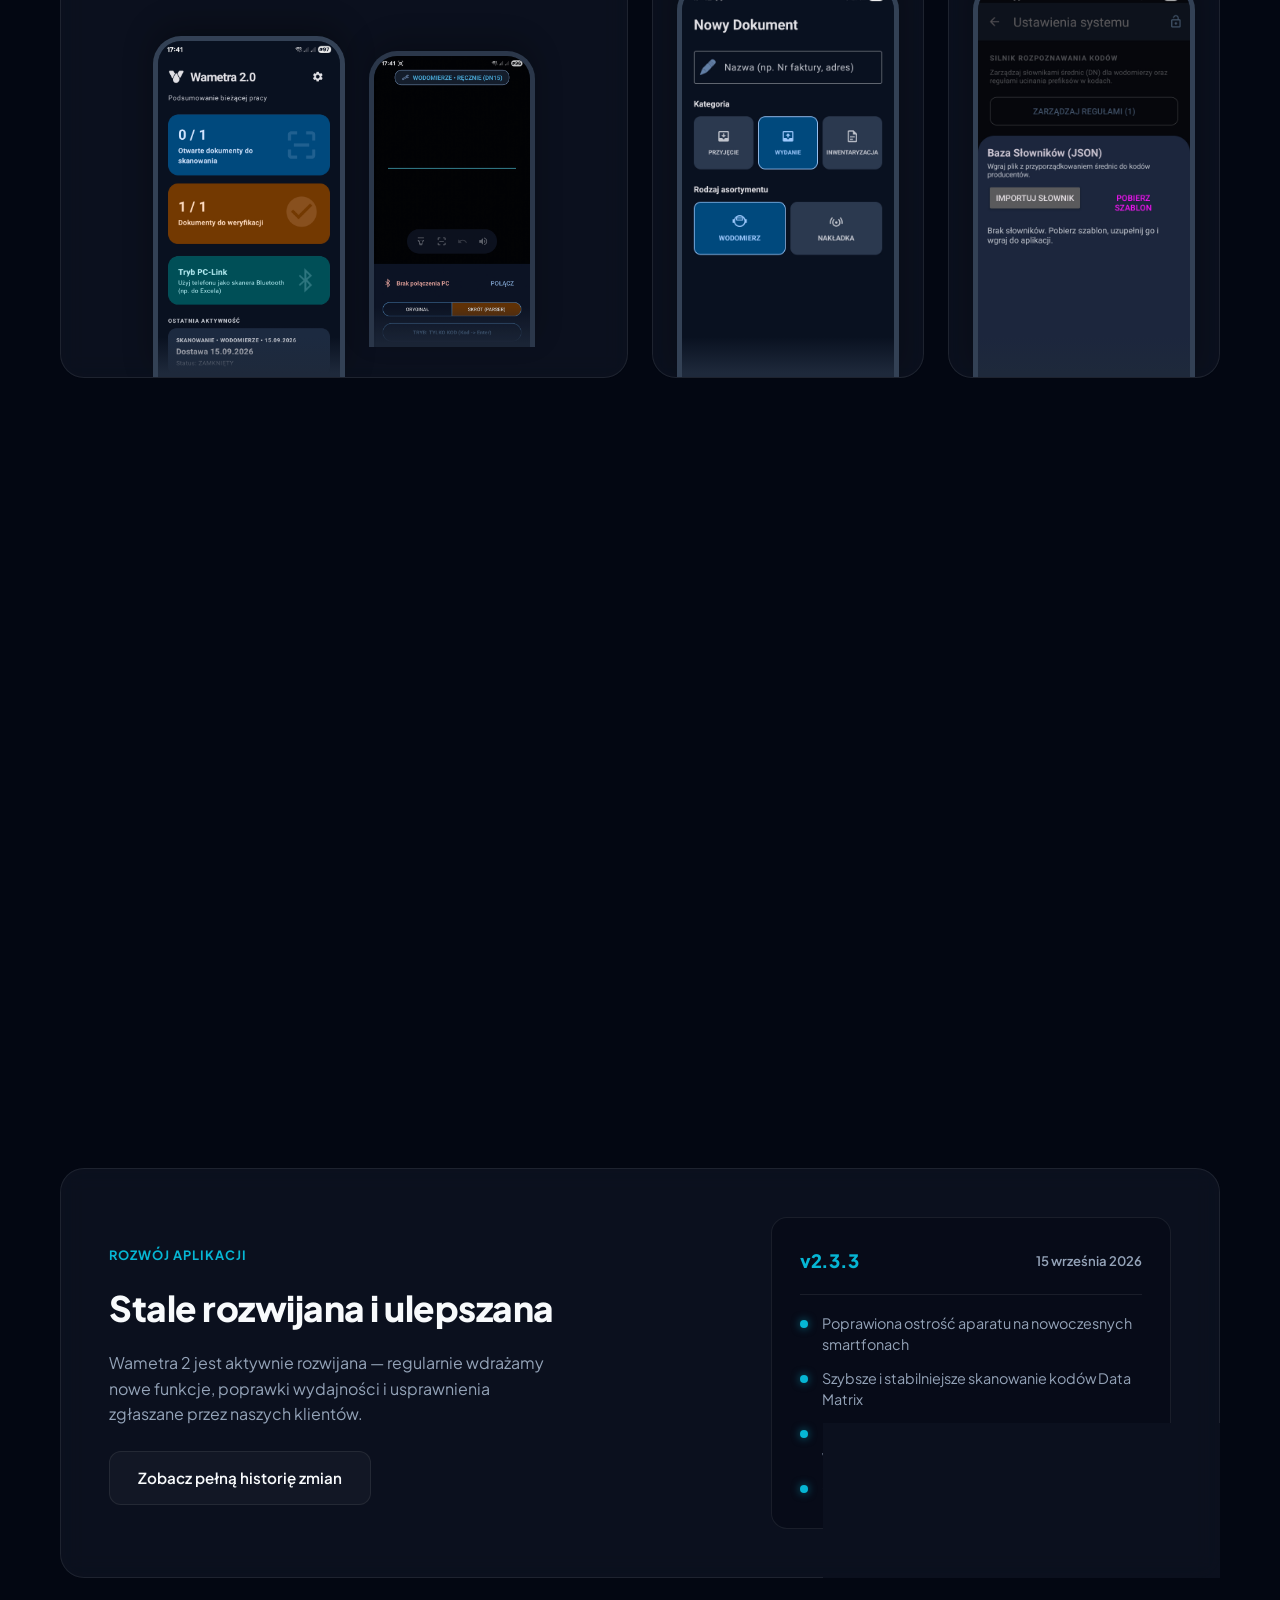
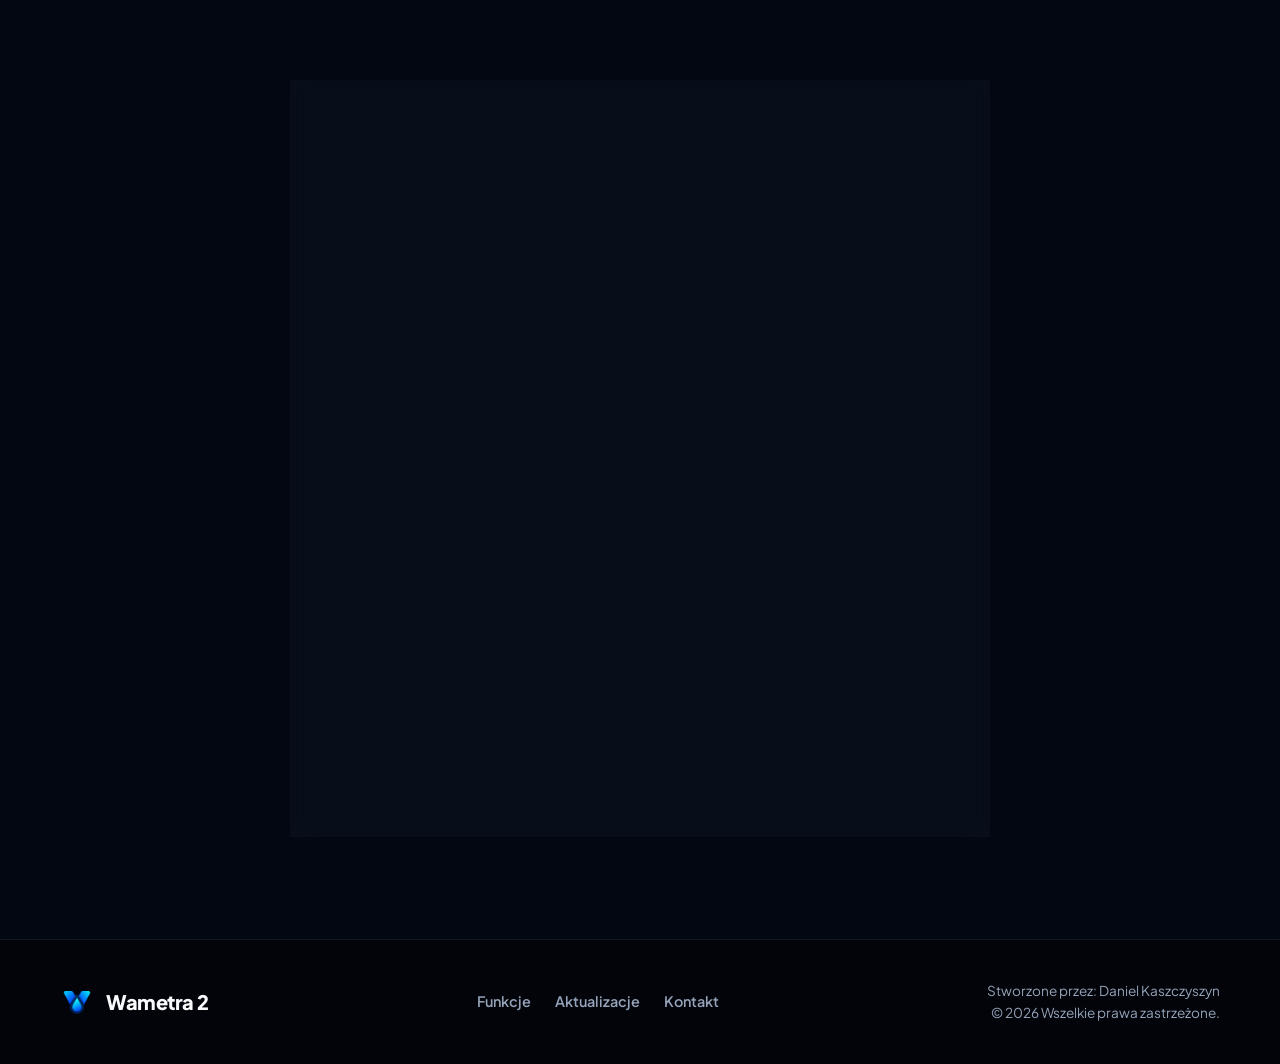
==== commit e0944da0: "aktualizacja" ====
--- a/index.html
+++ b/index.html
@@ -17,7 +17,7 @@
     <meta property="og:type" content="website">
     <meta property="og:title" content="Wametra 2 – Zarządzanie wodomierzami i urządzeniami pomiarowymi">
     <meta property="og:description" content="Skanuj wodomierze, nakładki radiowe, twórz dokumenty PZ/WZ i przeprowadzaj inwentaryzację. Zamień telefon w skaner Bluetooth dzięki trybowi PC-Link.">
-    <meta property="og:image" content="https://daniel-kas.github.io/wametra2/img/og-image.jpg">
+    <meta property="og:image" content="https://daniel-kas.github.io/wametra2/img/og-image.png">
     <meta property="og:url" content="https://daniel-kas.github.io/wametra2/">
     <meta property="og:locale" content="pl_PL">
     <meta property="og:site_name" content="Wametra 2">
@@ -26,7 +26,7 @@
     <meta name="twitter:card" content="summary_large_image">
     <meta name="twitter:title" content="Wametra 2 – Zarządzanie wodomierzami i urządzeniami pomiarowymi">
     <meta name="twitter:description" content="Aplikacja na Androida do skanowania, inwentaryzacji i zarządzania dokumentami magazynowymi.">
-    <meta name="twitter:image" content="https://daniel-kas.github.io/wametra2/img/og-image.jpg">
+    <meta name="twitter:image" content="https://daniel-kas.github.io/wametra2/img/og-image.png">
 
     <!-- === Favicony === -->
     <link rel="icon" href="img/logo.png" type="image/png">
@@ -331,8 +331,6 @@
                     <span class="btn-text">Wyślij zapytanie</span>
                     <span class="btn-spinner" aria-hidden="true"></span>
                 </button>
-
-                <span class="small-text">Odpowiemy jak najszybciej.</span>
             </form>
 
             <div class="form-success" id="formSuccess">
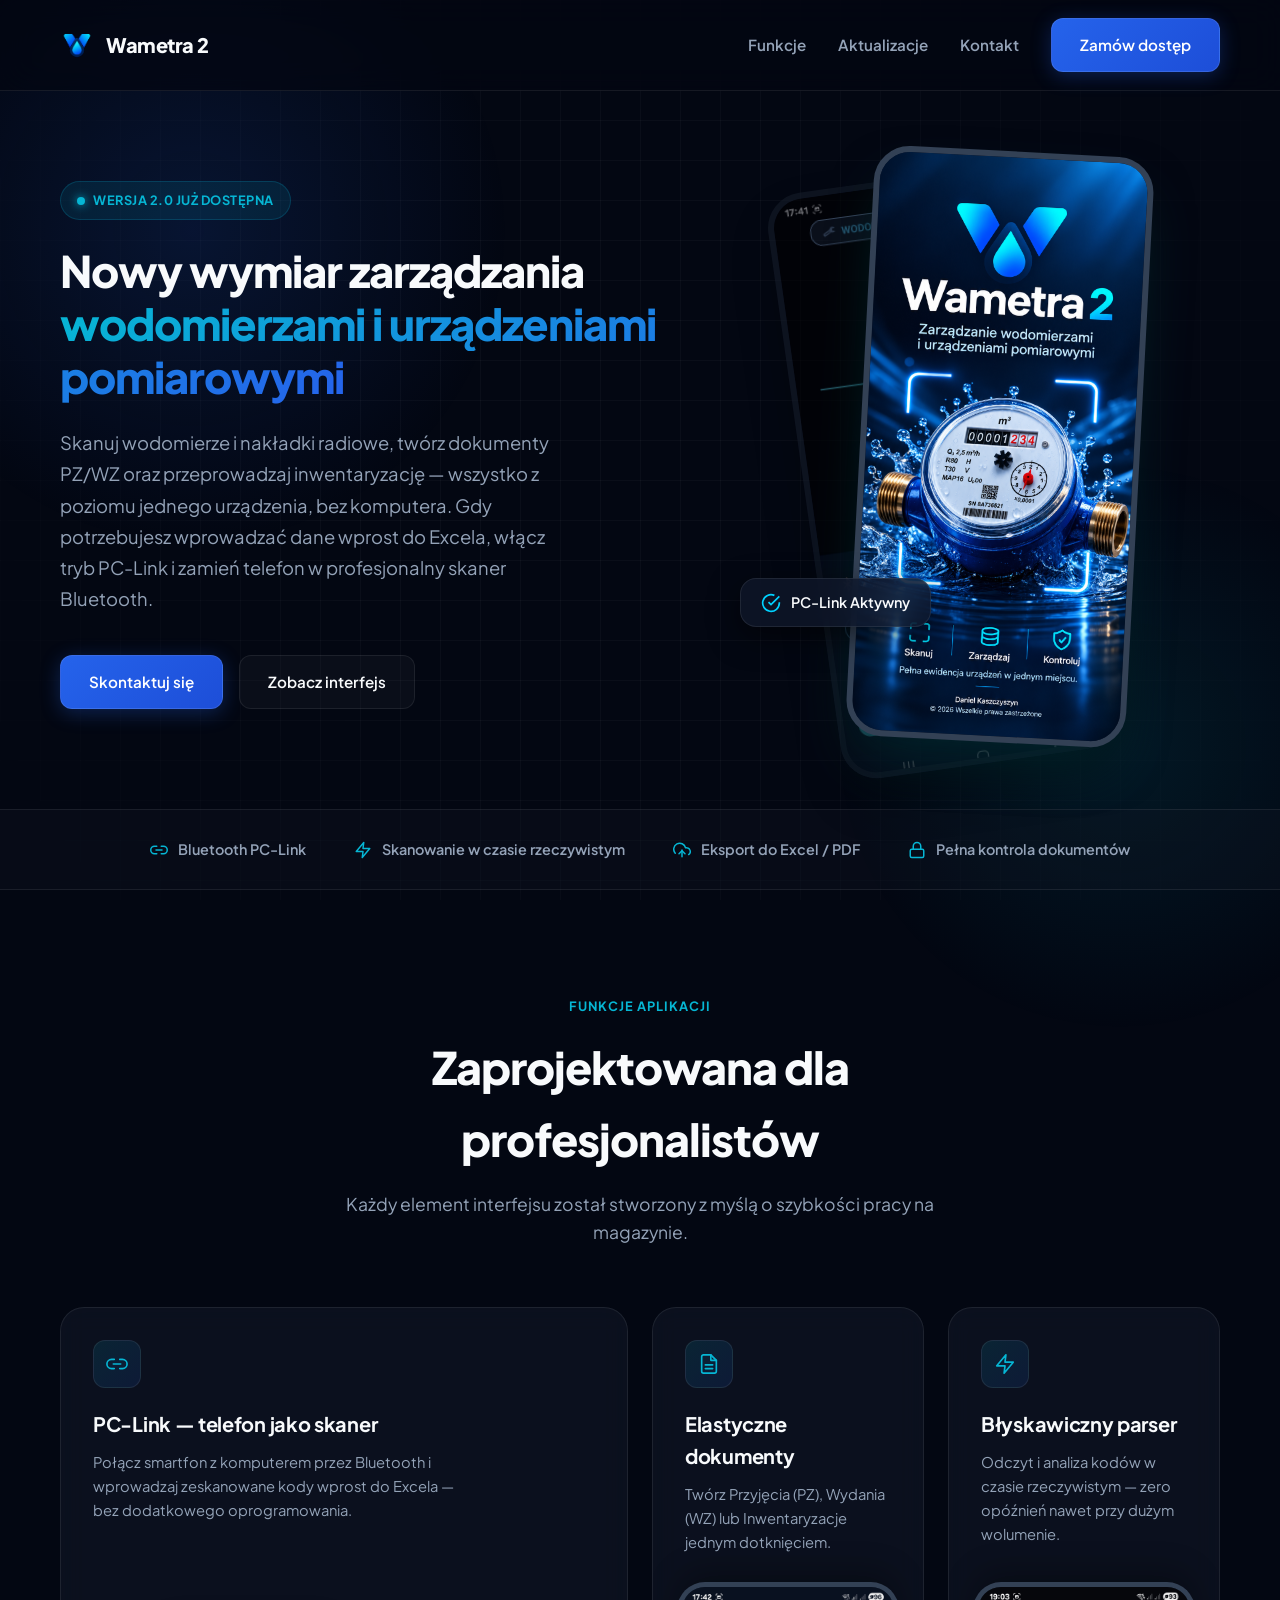
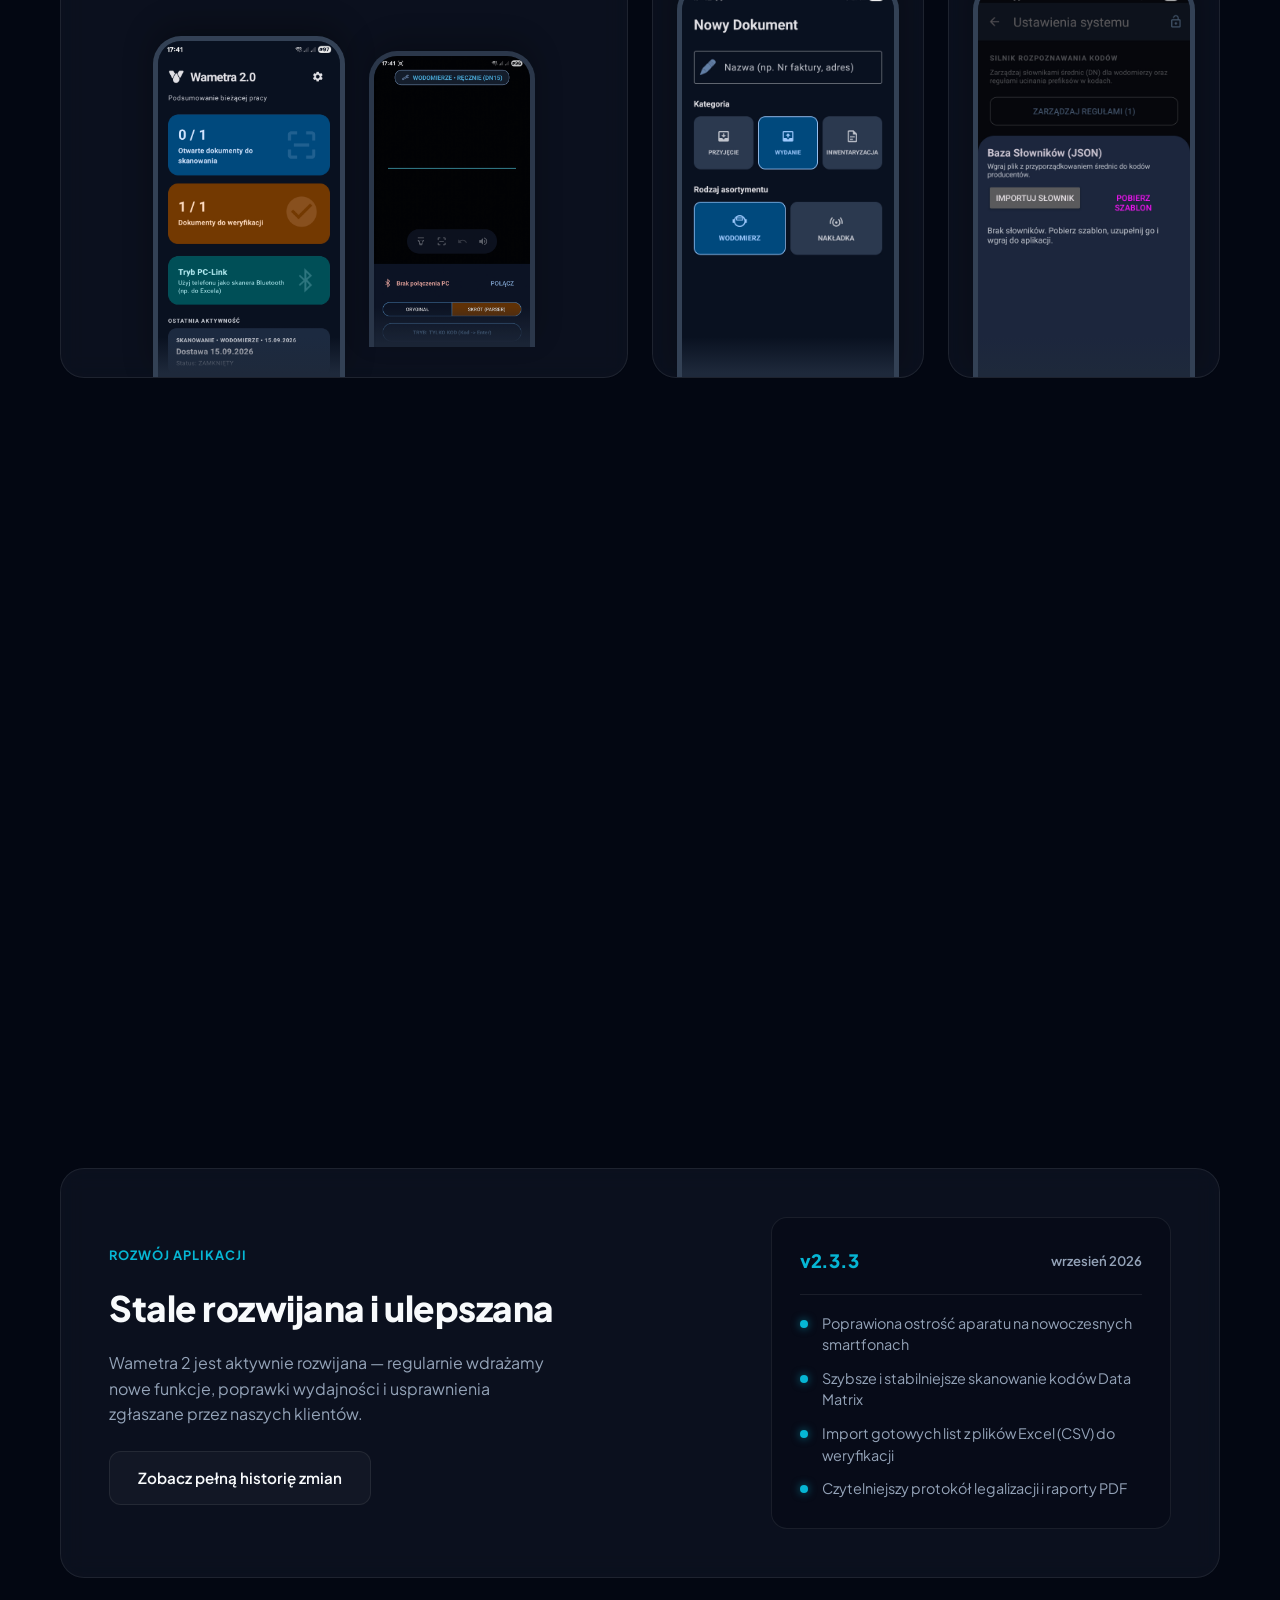
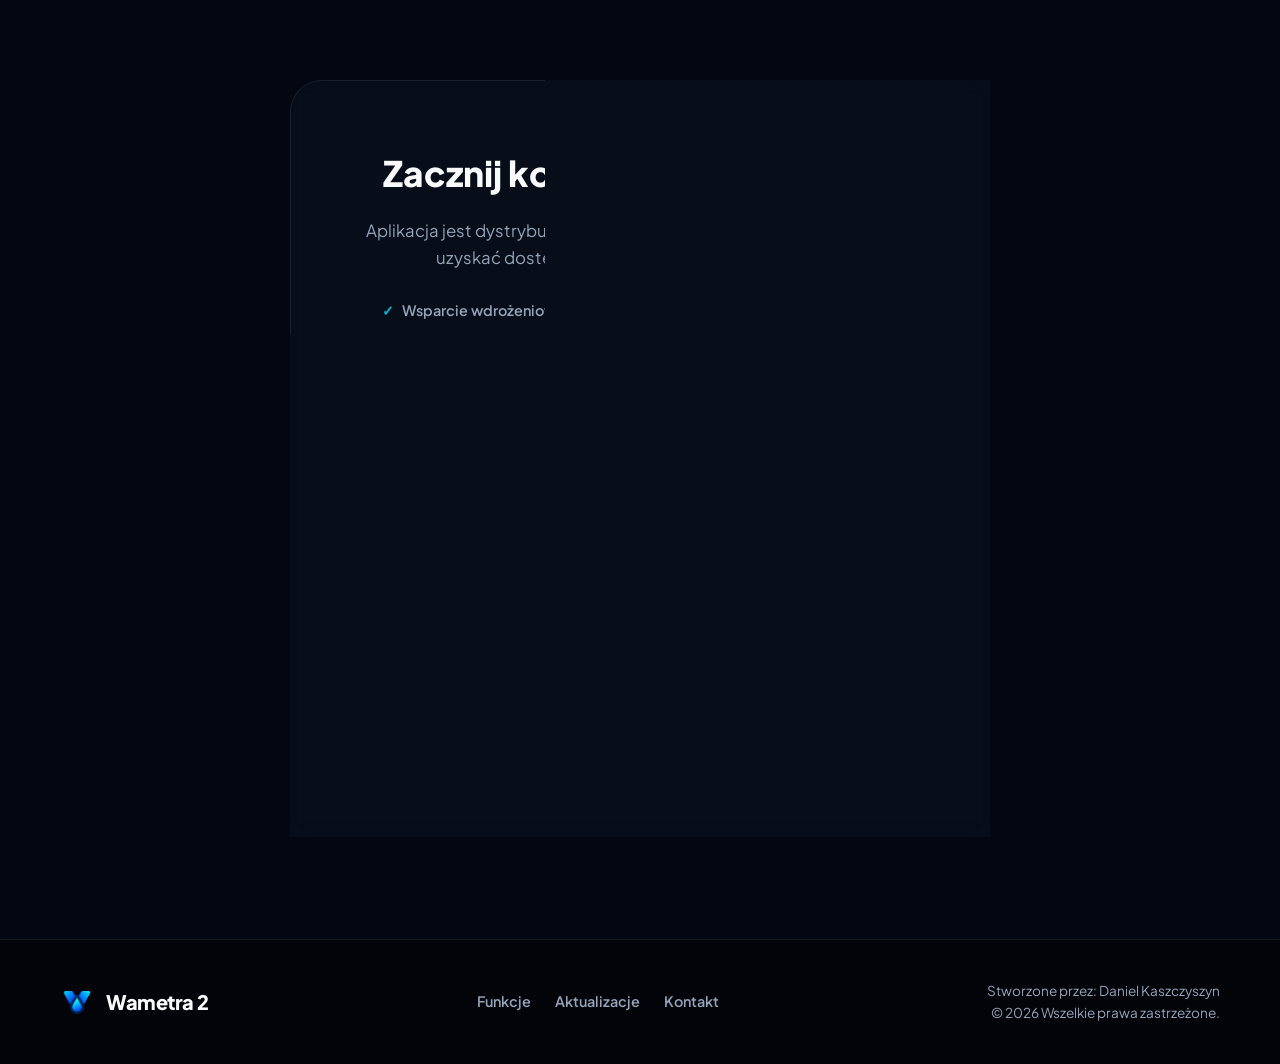
==== commit a43b1f26: "aktualizacja" ====
--- a/index.html
+++ b/index.html
@@ -265,7 +265,7 @@
 					<div class="changelog-latest">
 						<div class="version-tag">
 							<span class="version-number">v2.3.3</span>
-							<span class="version-date">15 września 2026</span>
+							<span class="version-date">wrzesień 2026</span>
 						</div>
 						<ul class="changelog-list">
 							<li>Poprawiona ostrość aparatu na nowoczesnych smartfonach</li>
